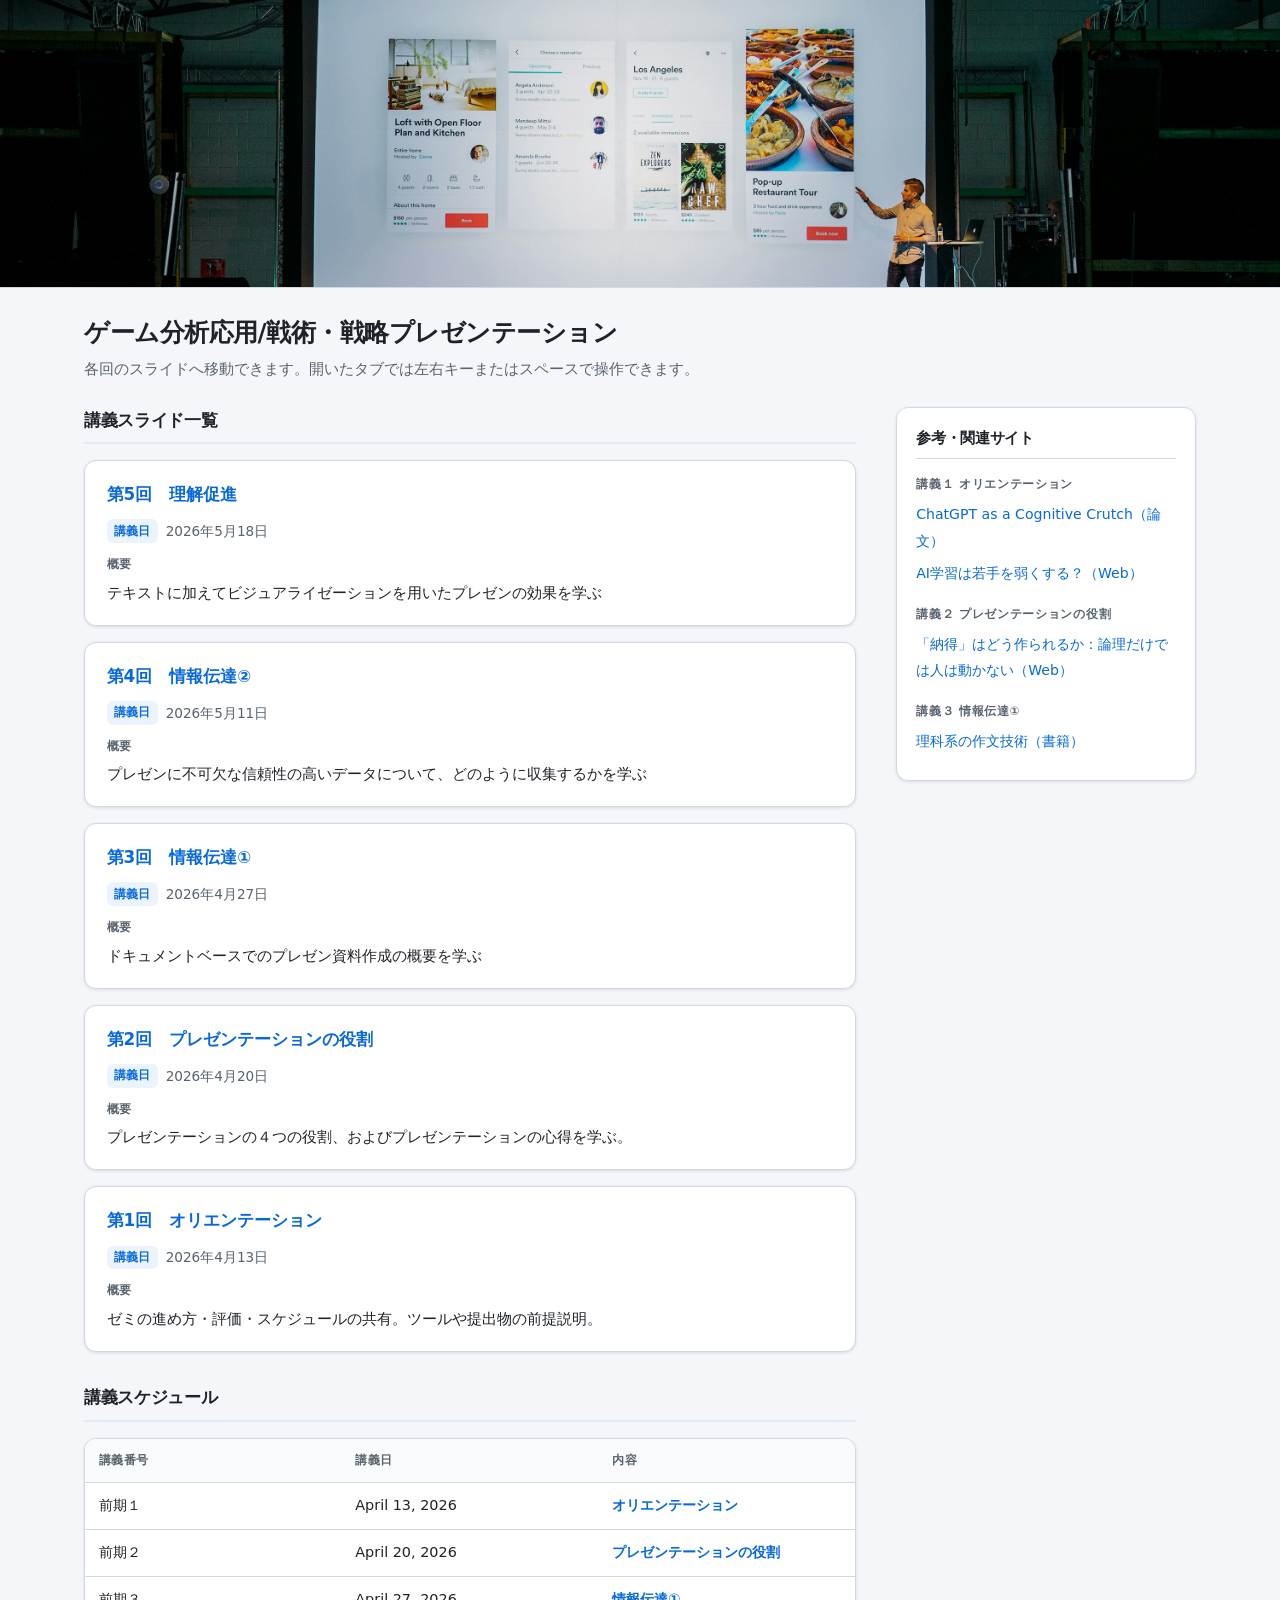
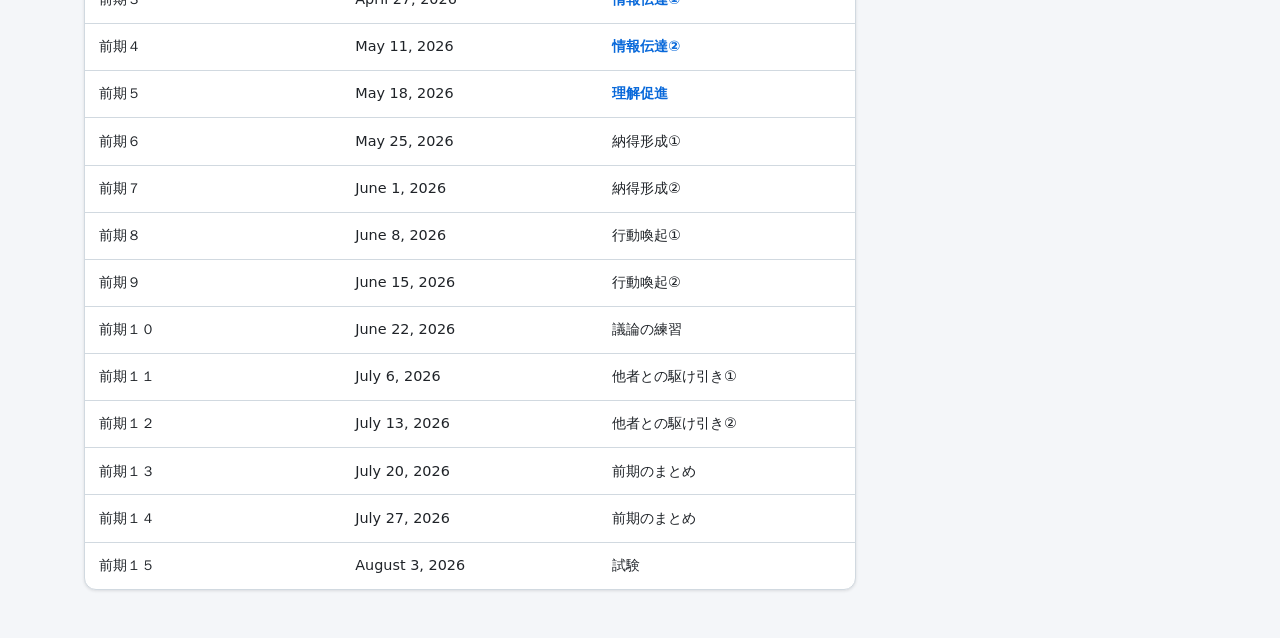
==== published/index.html @ 5208a727 "Fixed" ====
<!doctype html>
<html lang="ja">
<head>
  <meta charset="utf-8">
  <meta name="viewport" content="width=device-width, initial-scale=1">
  <meta name="description" content="ゲーム分析応用/戦術・戦略プレゼンテーション — 講義スライド一覧">
  <title>ゲーム分析応用/戦術・戦略プレゼンテーション — 講義資料</title>
  <style>
    :root {
      --bg: #f4f6f9;
      --surface: #fff;
      --text: #1f2328;
      --muted: #59636e;
      --accent: #0969da;
      --accent-soft: rgba(9, 105, 218, 0.08);
      --border: #d1d9e0;
      --shadow: 0 1px 3px rgba(31, 35, 40, 0.12);
      --shadow-hover: 0 8px 24px rgba(31, 35, 40, 0.12);
      --radius: 12px;
      --content-max: 72rem;
      /* ヘッダー写真の表示高さ（狭い画面〜広い画面でなだらかに変化） */
      --header-img-height: clamp(200px, 32vh, 320px);
    }

    * {
      box-sizing: border-box;
    }

    body {
      margin: 0;
      min-height: 100vh;
      font-family: ui-sans-serif, system-ui, -apple-system, "Segoe UI", "Hiragino Sans", "Hiragino Kaku Gothic ProN", Meiryo, sans-serif;
      background: var(--bg);
      color: var(--text);
      line-height: 1.65;
      overflow-x: hidden;
    }

    /* 全幅ヘッダー（ビジュアル） */
    .site-header {
      margin: 0;
    }

    .site-header__visual {
      margin: 0;
      width: 100%;
      height: var(--header-img-height);
      overflow: hidden;
      border-bottom: 1px solid var(--border);
      line-height: 0;
      background: #1c2128;
    }

    .site-header__visual img {
      display: block;
      width: 100%;
      height: 100%;
      object-fit: cover;
      object-position: center center;
    }

    .site-header__intro {
      max-width: var(--content-max);
      margin: 0 auto;
      padding: clamp(1.25rem, 3vw, 1.75rem) 1.25rem 1.5rem;
    }

    .site-header__badge {
      display: inline-block;
      margin: 0 0 0.5rem;
      font-size: 0.78rem;
      font-weight: 600;
      letter-spacing: 0.04em;
      color: var(--muted);
      text-transform: uppercase;
    }

    .site-header h1 {
      margin: 0 0 0.5rem;
      font-size: clamp(1.15rem, 2.8vw, 1.55rem);
      font-weight: 700;
      letter-spacing: -0.02em;
      line-height: 1.35;
    }

    .site-header .lead {
      margin: 0;
      font-size: 0.95rem;
      color: var(--muted);
      max-width: 40rem;
    }

    /* メイン + サイド */
    .content {
      max-width: var(--content-max);
      margin: 0 auto;
      padding: 0 1.25rem 3rem;
    }

    .layout {
      display: grid;
      grid-template-columns: 1fr;
      gap: 2rem;
      align-items: start;
    }

    @media (min-width: 900px) {
      .layout {
        grid-template-columns: minmax(0, 1fr) minmax(240px, 300px);
        gap: 2.5rem;
      }
    }

    .section-title {
      margin: 0 0 1rem;
      font-size: 1.05rem;
      font-weight: 700;
      letter-spacing: -0.02em;
      padding-bottom: 0.5rem;
      border-bottom: 2px solid var(--accent-soft);
    }

    .card-list {
      display: flex;
      flex-direction: column;
      gap: 1rem;
    }

    .card {
      display: block;
      text-decoration: none;
      color: inherit;
      background: var(--surface);
      border: 1px solid var(--border);
      border-radius: var(--radius);
      padding: 1.25rem 1.35rem;
      box-shadow: var(--shadow);
      transition: border-color 0.15s ease, box-shadow 0.2s ease, transform 0.15s ease;
    }

    .card:hover {
      border-color: #80b8ff;
      box-shadow: var(--shadow-hover);
      transform: translateY(-2px);
    }

    .card:focus-visible {
      outline: 2px solid var(--accent);
      outline-offset: 2px;
    }

    .card__title {
      margin: 0 0 0.65rem;
      font-size: 1.05rem;
      font-weight: 600;
      color: var(--accent);
    }

    .card__meta {
      display: flex;
      align-items: center;
      gap: 0.5rem;
      margin: 0 0 0.75rem;
      font-size: 0.85rem;
      color: var(--muted);
    }

    .card__meta time {
      font-variant-numeric: tabular-nums;
    }

    .card__meta-label {
      display: inline-flex;
      align-items: center;
      padding: 0.15rem 0.45rem;
      border-radius: 6px;
      background: var(--accent-soft);
      color: var(--accent);
      font-size: 0.72rem;
      font-weight: 600;
      letter-spacing: 0.02em;
    }

    .card__summary {
      margin: 0;
      font-size: 0.92rem;
      color: var(--text);
    }

    .card__summary-label {
      display: block;
      font-size: 0.75rem;
      font-weight: 600;
      color: var(--muted);
      text-transform: uppercase;
      letter-spacing: 0.06em;
      margin-bottom: 0.35rem;
    }

    .schedule-section {
      margin-top: 2rem;
    }

    .schedule-table-wrap {
      overflow-x: auto;
      background: var(--surface);
      border: 1px solid var(--border);
      border-radius: var(--radius);
      box-shadow: var(--shadow);
    }

    .schedule-table {
      width: 100%;
      border-collapse: collapse;
      min-width: 0;
      font-size: 0.9rem;
      table-layout: fixed;
    }

    .schedule-table th,
    .schedule-table td {
      padding: 0.7rem 0.85rem;
      text-align: left;
      vertical-align: top;
      border-bottom: 1px solid var(--border);
      word-break: break-word;
      overflow-wrap: anywhere;
    }

    .schedule-table thead th {
      background: #f8fafc;
      color: var(--muted);
      font-size: 0.78rem;
      font-weight: 700;
      letter-spacing: 0.05em;
      text-transform: uppercase;
      position: sticky;
      top: 0;
      z-index: 1;
    }

    .schedule-table tbody tr:last-child td {
      border-bottom: 0;
    }

    .schedule-link {
      color: var(--accent);
      text-decoration: none;
      font-weight: 600;
    }

    .schedule-link:hover {
      text-decoration: underline;
    }

    .schedule-link:focus-visible {
      outline: 2px solid var(--accent);
      outline-offset: 2px;
      border-radius: 2px;
    }

    /* サイドパネル */
    .sidebar {
      background: var(--surface);
      border: 1px solid var(--border);
      border-radius: var(--radius);
      padding: 1.15rem 1.2rem 1.25rem;
      box-shadow: var(--shadow);
    }

    @media (min-width: 900px) {
      .sidebar {
        position: sticky;
        top: 1rem;
      }
    }

    .sidebar__title {
      margin: 0 0 1rem;
      font-size: 0.95rem;
      font-weight: 700;
      letter-spacing: -0.02em;
      padding-bottom: 0.45rem;
      border-bottom: 1px solid var(--border);
    }

    .link-group {
      margin: 0 0 1.15rem;
    }

    .link-group:last-child {
      margin-bottom: 0;
    }

    .link-group h3 {
      margin: 0 0 0.45rem;
      font-size: 0.72rem;
      font-weight: 700;
      color: var(--muted);
      letter-spacing: 0.06em;
      text-transform: uppercase;
    }

    .link-group ul {
      margin: 0;
      padding: 0;
      list-style: none;
    }

    .link-group li {
      margin: 0 0 0.35rem;
    }

    .link-group a {
      font-size: 0.88rem;
      color: var(--accent);
      text-decoration: none;
      word-break: break-word;
    }

    .link-group a:hover {
      text-decoration: underline;
    }

    .link-group a:focus-visible {
      outline: 2px solid var(--accent);
      outline-offset: 2px;
      border-radius: 2px;
    }

    .sidebar__note {
      margin: 0;
      font-size: 0.82rem;
      color: var(--muted);
    }

    .sidebar__note code {
      font-size: 0.78rem;
    }

    @media (prefers-reduced-motion: reduce) {
      .card {
        transition: none;
      }
      .card:hover {
        transform: none;
      }
    }

    @media (max-width: 640px) {
      .content {
        padding-inline: 0.85rem;
      }

      .site-header__intro {
        padding-inline: 0.85rem;
      }

      .card {
        padding: 1rem;
      }

      .sidebar {
        padding: 1rem;
      }

      .schedule-table {
        font-size: 0.82rem;
      }

      .schedule-table th,
      .schedule-table td {
        padding: 0.55rem 0.5rem;
      }
    }
  </style>
</head>
<body>
  <header class="site-header">
    <div class="site-header__visual">
      <img
        src="assets/header_img_tsr.jpg"
        alt="試合中、タブレットを見ながら戦術を確認するコーチの様子"
        width="7123"
        height="4749"
        decoding="async"
        fetchpriority="high"
      >
    </div>
    <div class="site-header__intro">
      <h1>ゲーム分析応用/戦術・戦略プレゼンテーション</h1>
      <p class="lead">各回のスライドへ移動できます。開いたタブでは左右キーまたはスペースで操作できます。</p>
    </div>
  </header>

  <div class="content">
    <div class="layout">
      <main class="layout-main">
        <h2 class="section-title">講義スライド一覧</h2>
        <div class="card-list">
          <a class="card" href="lecture05/">
            <h3 class="card__title">第5回　理解促進</h3>
            <div class="card__meta">
              <span class="card__meta-label">講義日</span>
              <time datetime="2026-05-18">2026年5月18日</time>
            </div>
            <div class="card__summary">
              <span class="card__summary-label">概要</span>
              テキストに加えてビジュアライゼーションを用いたプレゼンの効果を学ぶ
            </div>
          </a>

          <a class="card" href="lecture04/">
            <h3 class="card__title">第4回　情報伝達②</h3>
            <div class="card__meta">
              <span class="card__meta-label">講義日</span>
              <time datetime="2026-05-11">2026年5月11日</time>
            </div>
            <div class="card__summary">
              <span class="card__summary-label">概要</span>
              プレゼンに不可欠な信頼性の高いデータについて、どのように収集するかを学ぶ
            </div>
          </a>

          <a class="card" href="lecture03/">
            <h3 class="card__title">第3回　情報伝達①</h3>
            <div class="card__meta">
              <span class="card__meta-label">講義日</span>
              <time datetime="2026-04-20">2026年4月27日</time>
            </div>
            <div class="card__summary">
              <span class="card__summary-label">概要</span>
              ドキュメントベースでのプレゼン資料作成の概要を学ぶ
            </div>
          </a>

          <a class="card" href="lecture02/">
            <h3 class="card__title">第2回　プレゼンテーションの役割</h3>
            <div class="card__meta">
              <span class="card__meta-label">講義日</span>
              <time datetime="2026-04-20">2026年4月20日</time>
            </div>
            <div class="card__summary">
              <span class="card__summary-label">概要</span>
              プレゼンテーションの４つの役割、およびプレゼンテーションの心得を学ぶ。
            </div>
          </a>

          <a class="card" href="lecture01/">
            <h3 class="card__title">第1回　オリエンテーション</h3>
            <div class="card__meta">
              <span class="card__meta-label">講義日</span>
              <time datetime="2026-04-13">2026年4月13日</time>
            </div>
            <div class="card__summary">
              <span class="card__summary-label">概要</span>
              ゼミの進め方・評価・スケジュールの共有。ツールや提出物の前提説明。
            </div>
          </a>
          
          <!-- 新しい講義を追加するときは、上の <a class="card"> … </a> をコピーして並べてください -->
        </div>

        <section class="schedule-section" aria-labelledby="schedule-title">
          <h2 id="schedule-title" class="section-title">講義スケジュール</h2>
          <div class="schedule-table-wrap">
            <table class="schedule-table">
              <thead>
                <tr>
                  <th scope="col">講義番号</th>
                  <th scope="col">講義日</th>
                  <th scope="col">内容</th>
                </tr>
              </thead>
              <tbody>
                <tr><td>前期１</td><td>April 13, 2026</td><td><a class="schedule-link" href="lecture01/">オリエンテーション</a></td></tr>
                <tr><td>前期２</td><td>April 20, 2026</td><td><a class="schedule-link" href="lecture02/">プレゼンテーションの役割</a></td></tr>
                <tr><td>前期３</td><td>April 27, 2026</td><td><a class="schedule-link" href="lecture03/">情報伝達①</a></td></tr>
                <tr><td>前期４</td><td>May 11, 2026</td><td><a class="schedule-link" href="lecture04/">情報伝達②</a></td></tr>
                <tr><td>前期５</td><td>May 18, 2026</td><td><a class="schedule-link" href="lecture05/">理解促進</a></td></tr>
                <tr><td>前期６</td><td>May 25, 2026</td><td>納得形成①</td></tr>
                <tr><td>前期７</td><td>June 1, 2026</td><td>納得形成②</td></tr>
                <tr><td>前期８</td><td>June 8, 2026</td><td>行動喚起①</td></tr>
                <tr><td>前期９</td><td>June 15, 2026</td><td>行動喚起②</td></tr>
                <tr><td>前期１０</td><td>June 22, 2026</td><td>議論の練習</td></tr>
                <tr><td>前期１１</td><td>July 6, 2026</td><td>他者との駆け引き①</td></tr>
                <tr><td>前期１２</td><td>July 13, 2026</td><td>他者との駆け引き②</td></tr>
                <tr><td>前期１３</td><td>July 20, 2026</td><td>前期のまとめ</td></tr>
                <tr><td>前期１４</td><td>July 27, 2026</td><td>前期のまとめ</td></tr>
                <tr><td>前期１５</td><td>August 3, 2026</td><td>試験</td></tr>
              </tbody>
            </table>
          </div>
        </section>
      </main>

      <aside class="sidebar" aria-label="参考リンク">
        <h2 class="sidebar__title">参考・関連サイト</h2>
        <div id="sidebar-links"></div>
        <noscript>
          <p class="sidebar__note">参考リンクの表示には JavaScript が必要です。</p>
        </noscript>
      </aside>
    </div>
  </div>
  <script>
    async function renderSidebarLinks() {
      const mount = document.getElementById("sidebar-links");
      if (!mount) return;

      try {
        const response = await fetch("data/sidebar-links.json", { cache: "no-cache" });
        if (!response.ok) throw new Error("Failed to fetch sidebar link data.");

        const data = await response.json();
        const groups = Array.isArray(data.groups) ? data.groups : [];

        mount.textContent = "";

        for (const group of groups) {
          if (!group || typeof group.title !== "string" || !Array.isArray(group.links)) {
            continue;
          }

          const section = document.createElement("section");
          section.className = "link-group";

          const heading = document.createElement("h3");
          heading.textContent = group.title;
          section.appendChild(heading);

          const list = document.createElement("ul");
          for (const item of group.links) {
            if (!item || typeof item.title !== "string" || typeof item.url !== "string") {
              continue;
            }

            const li = document.createElement("li");
            const a = document.createElement("a");
            a.href = item.url;
            a.target = "_blank";
            a.rel = "noopener noreferrer";
            a.textContent = item.title;
            li.appendChild(a);
            list.appendChild(li);
          }

          if (list.childElementCount > 0) {
            section.appendChild(list);
            mount.appendChild(section);
          }
        }
      } catch (error) {
        mount.innerHTML = '<p class="sidebar__note">参考リンクを読み込めませんでした。しばらくしてから再読み込みしてください。</p>';
      }
    }

    renderSidebarLinks();
  </script>
</body>
</html>
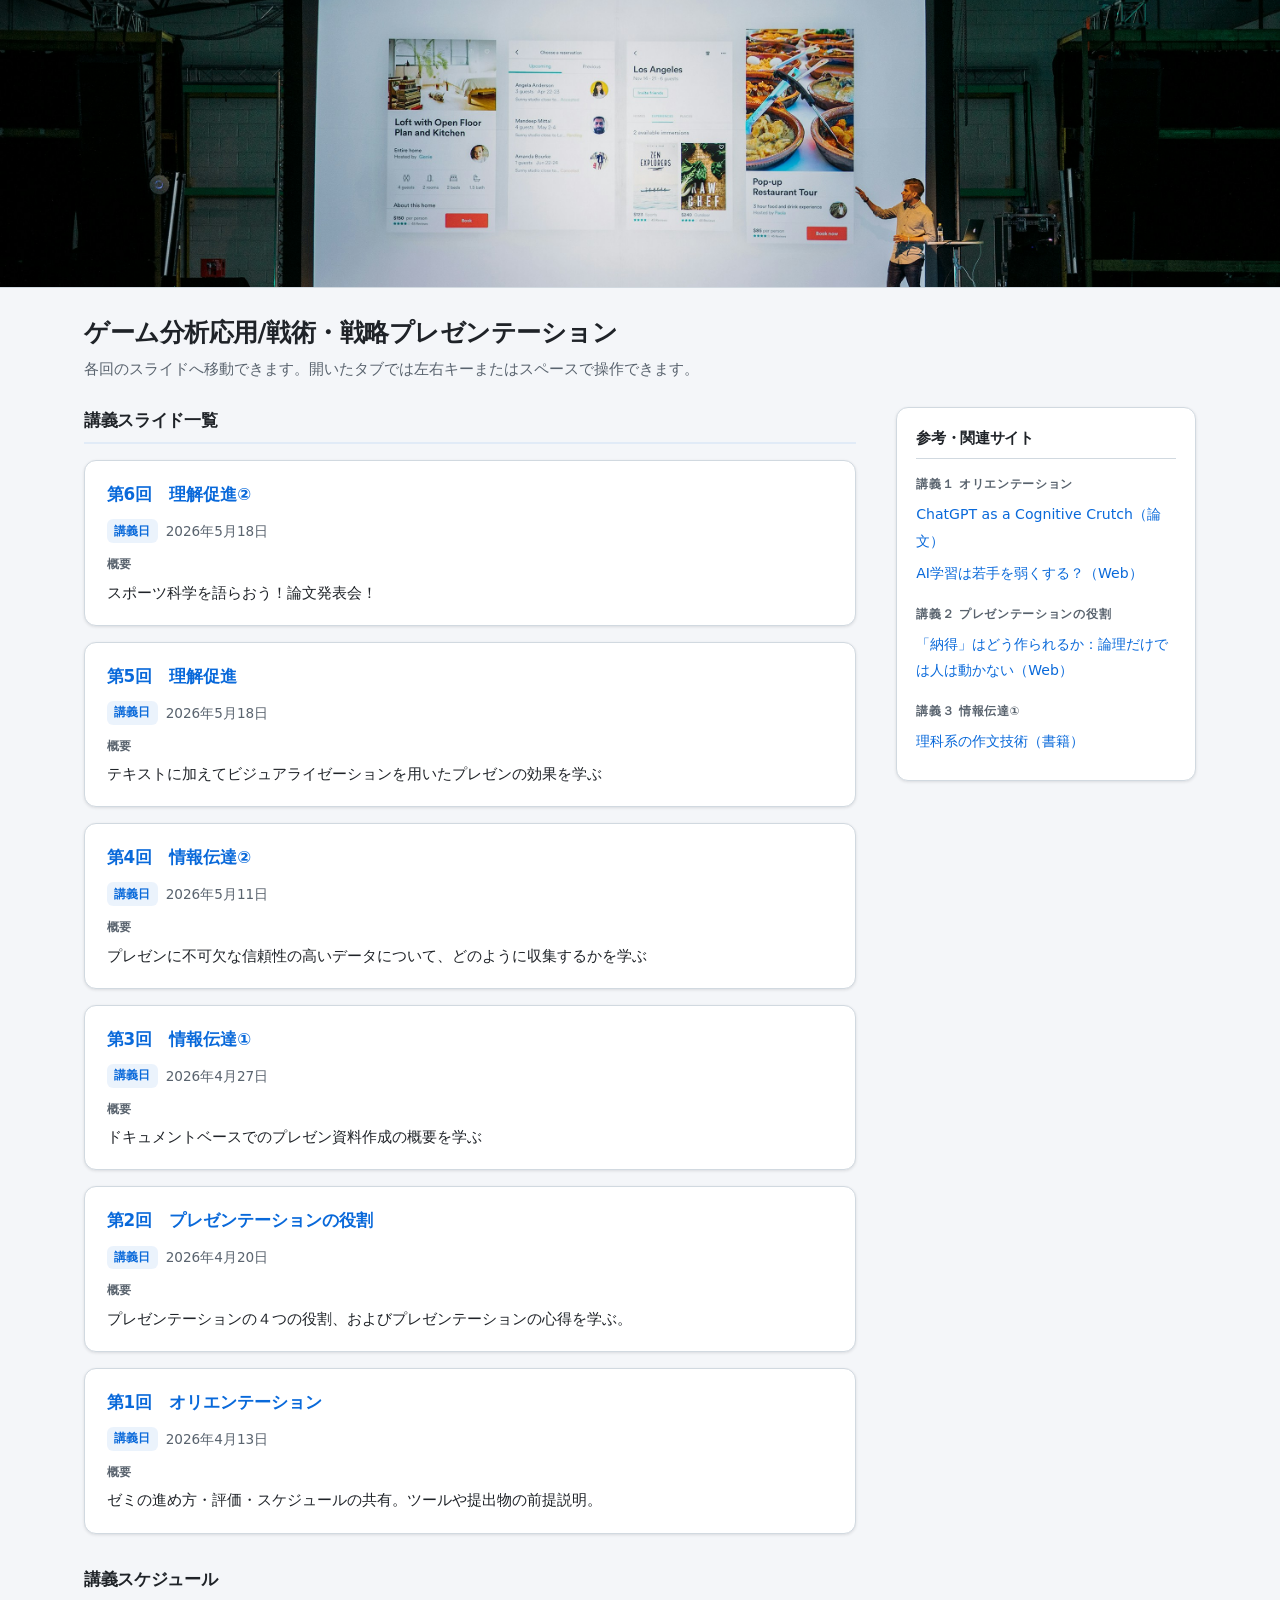
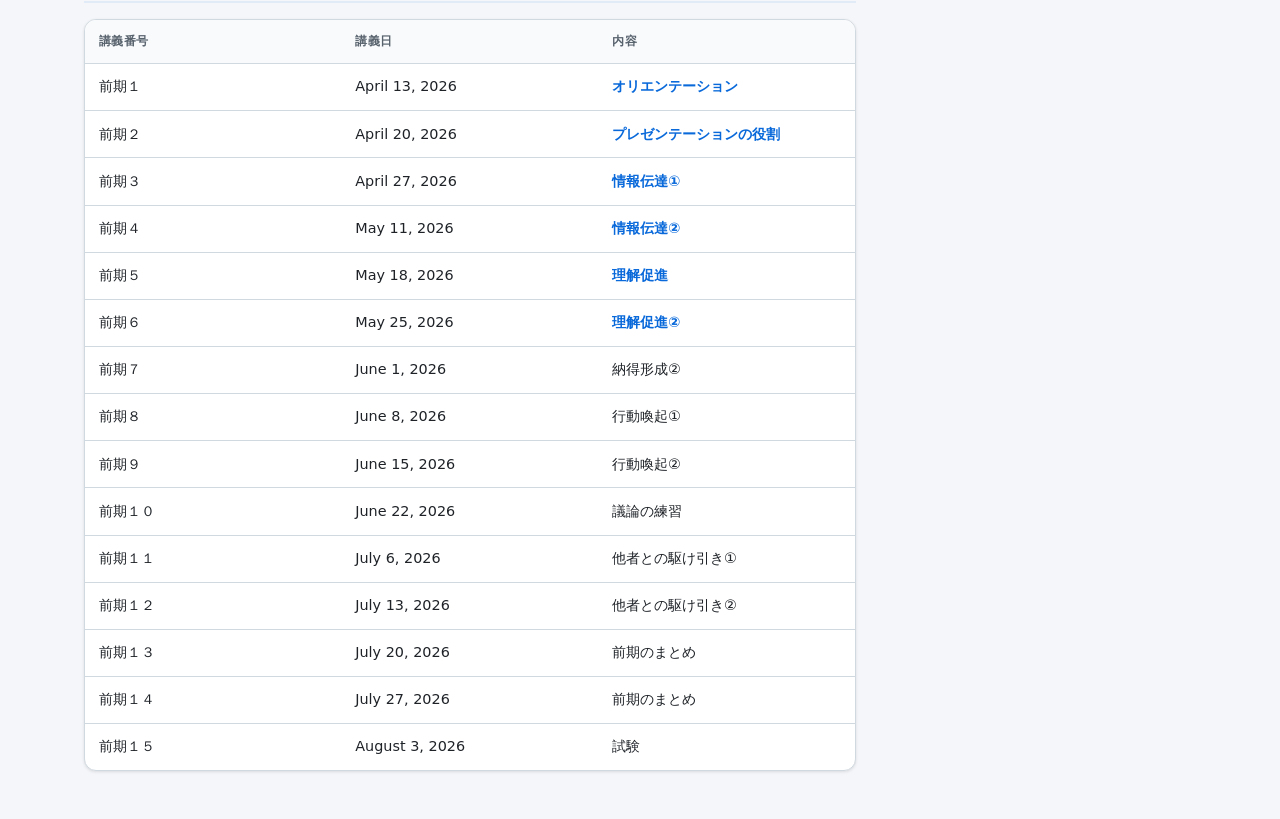
==== commit eb3dca53: "Add media overlay styles and update lecture content - Introduced new CSS styles for media overlays t" ====
--- a/published/index.html
+++ b/published/index.html
@@ -1,561 +1,679 @@
 <!doctype html>
 <html lang="ja">
-<head>
-  <meta charset="utf-8">
-  <meta name="viewport" content="width=device-width, initial-scale=1">
-  <meta name="description" content="ゲーム分析応用/戦術・戦略プレゼンテーション — 講義スライド一覧">
-  <title>ゲーム分析応用/戦術・戦略プレゼンテーション — 講義資料</title>
-  <style>
-    :root {
-      --bg: #f4f6f9;
-      --surface: #fff;
-      --text: #1f2328;
-      --muted: #59636e;
-      --accent: #0969da;
-      --accent-soft: rgba(9, 105, 218, 0.08);
-      --border: #d1d9e0;
-      --shadow: 0 1px 3px rgba(31, 35, 40, 0.12);
-      --shadow-hover: 0 8px 24px rgba(31, 35, 40, 0.12);
-      --radius: 12px;
-      --content-max: 72rem;
-      /* ヘッダー写真の表示高さ（狭い画面〜広い画面でなだらかに変化） */
-      --header-img-height: clamp(200px, 32vh, 320px);
-    }
-
-    * {
-      box-sizing: border-box;
-    }
-
-    body {
-      margin: 0;
-      min-height: 100vh;
-      font-family: ui-sans-serif, system-ui, -apple-system, "Segoe UI", "Hiragino Sans", "Hiragino Kaku Gothic ProN", Meiryo, sans-serif;
-      background: var(--bg);
-      color: var(--text);
-      line-height: 1.65;
-      overflow-x: hidden;
-    }
-
-    /* 全幅ヘッダー（ビジュアル） */
-    .site-header {
-      margin: 0;
-    }
-
-    .site-header__visual {
-      margin: 0;
-      width: 100%;
-      height: var(--header-img-height);
-      overflow: hidden;
-      border-bottom: 1px solid var(--border);
-      line-height: 0;
-      background: #1c2128;
-    }
-
-    .site-header__visual img {
-      display: block;
-      width: 100%;
-      height: 100%;
-      object-fit: cover;
-      object-position: center center;
-    }
-
-    .site-header__intro {
-      max-width: var(--content-max);
-      margin: 0 auto;
-      padding: clamp(1.25rem, 3vw, 1.75rem) 1.25rem 1.5rem;
-    }
-
-    .site-header__badge {
-      display: inline-block;
-      margin: 0 0 0.5rem;
-      font-size: 0.78rem;
-      font-weight: 600;
-      letter-spacing: 0.04em;
-      color: var(--muted);
-      text-transform: uppercase;
-    }
-
-    .site-header h1 {
-      margin: 0 0 0.5rem;
-      font-size: clamp(1.15rem, 2.8vw, 1.55rem);
-      font-weight: 700;
-      letter-spacing: -0.02em;
-      line-height: 1.35;
-    }
-
-    .site-header .lead {
-      margin: 0;
-      font-size: 0.95rem;
-      color: var(--muted);
-      max-width: 40rem;
-    }
-
-    /* メイン + サイド */
-    .content {
-      max-width: var(--content-max);
-      margin: 0 auto;
-      padding: 0 1.25rem 3rem;
-    }
-
-    .layout {
-      display: grid;
-      grid-template-columns: 1fr;
-      gap: 2rem;
-      align-items: start;
-    }
-
-    @media (min-width: 900px) {
+  <head>
+    <meta charset="utf-8" />
+    <meta name="viewport" content="width=device-width, initial-scale=1" />
+    <meta
+      name="description"
+      content="ゲーム分析応用/戦術・戦略プレゼンテーション — 講義スライド一覧"
+    />
+    <title>ゲーム分析応用/戦術・戦略プレゼンテーション — 講義資料</title>
+    <style>
+      :root {
+        --bg: #f4f6f9;
+        --surface: #fff;
+        --text: #1f2328;
+        --muted: #59636e;
+        --accent: #0969da;
+        --accent-soft: rgba(9, 105, 218, 0.08);
+        --border: #d1d9e0;
+        --shadow: 0 1px 3px rgba(31, 35, 40, 0.12);
+        --shadow-hover: 0 8px 24px rgba(31, 35, 40, 0.12);
+        --radius: 12px;
+        --content-max: 72rem;
+        /* ヘッダー写真の表示高さ（狭い画面〜広い画面でなだらかに変化） */
+        --header-img-height: clamp(200px, 32vh, 320px);
+      }
+
+      * {
+        box-sizing: border-box;
+      }
+
+      body {
+        margin: 0;
+        min-height: 100vh;
+        font-family:
+          ui-sans-serif,
+          system-ui,
+          -apple-system,
+          "Segoe UI",
+          "Hiragino Sans",
+          "Hiragino Kaku Gothic ProN",
+          Meiryo,
+          sans-serif;
+        background: var(--bg);
+        color: var(--text);
+        line-height: 1.65;
+        overflow-x: hidden;
+      }
+
+      /* 全幅ヘッダー（ビジュアル） */
+      .site-header {
+        margin: 0;
+      }
+
+      .site-header__visual {
+        margin: 0;
+        width: 100%;
+        height: var(--header-img-height);
+        overflow: hidden;
+        border-bottom: 1px solid var(--border);
+        line-height: 0;
+        background: #1c2128;
+      }
+
+      .site-header__visual img {
+        display: block;
+        width: 100%;
+        height: 100%;
+        object-fit: cover;
+        object-position: center center;
+      }
+
+      .site-header__intro {
+        max-width: var(--content-max);
+        margin: 0 auto;
+        padding: clamp(1.25rem, 3vw, 1.75rem) 1.25rem 1.5rem;
+      }
+
+      .site-header__badge {
+        display: inline-block;
+        margin: 0 0 0.5rem;
+        font-size: 0.78rem;
+        font-weight: 600;
+        letter-spacing: 0.04em;
+        color: var(--muted);
+        text-transform: uppercase;
+      }
+
+      .site-header h1 {
+        margin: 0 0 0.5rem;
+        font-size: clamp(1.15rem, 2.8vw, 1.55rem);
+        font-weight: 700;
+        letter-spacing: -0.02em;
+        line-height: 1.35;
+      }
+
+      .site-header .lead {
+        margin: 0;
+        font-size: 0.95rem;
+        color: var(--muted);
+        max-width: 40rem;
+      }
+
+      /* メイン + サイド */
+      .content {
+        max-width: var(--content-max);
+        margin: 0 auto;
+        padding: 0 1.25rem 3rem;
+      }
+
       .layout {
-        grid-template-columns: minmax(0, 1fr) minmax(240px, 300px);
-        gap: 2.5rem;
-      }
-    }
-
-    .section-title {
-      margin: 0 0 1rem;
-      font-size: 1.05rem;
-      font-weight: 700;
-      letter-spacing: -0.02em;
-      padding-bottom: 0.5rem;
-      border-bottom: 2px solid var(--accent-soft);
-    }
-
-    .card-list {
-      display: flex;
-      flex-direction: column;
-      gap: 1rem;
-    }
-
-    .card {
-      display: block;
-      text-decoration: none;
-      color: inherit;
-      background: var(--surface);
-      border: 1px solid var(--border);
-      border-radius: var(--radius);
-      padding: 1.25rem 1.35rem;
-      box-shadow: var(--shadow);
-      transition: border-color 0.15s ease, box-shadow 0.2s ease, transform 0.15s ease;
-    }
-
-    .card:hover {
-      border-color: #80b8ff;
-      box-shadow: var(--shadow-hover);
-      transform: translateY(-2px);
-    }
-
-    .card:focus-visible {
-      outline: 2px solid var(--accent);
-      outline-offset: 2px;
-    }
-
-    .card__title {
-      margin: 0 0 0.65rem;
-      font-size: 1.05rem;
-      font-weight: 600;
-      color: var(--accent);
-    }
-
-    .card__meta {
-      display: flex;
-      align-items: center;
-      gap: 0.5rem;
-      margin: 0 0 0.75rem;
-      font-size: 0.85rem;
-      color: var(--muted);
-    }
-
-    .card__meta time {
-      font-variant-numeric: tabular-nums;
-    }
-
-    .card__meta-label {
-      display: inline-flex;
-      align-items: center;
-      padding: 0.15rem 0.45rem;
-      border-radius: 6px;
-      background: var(--accent-soft);
-      color: var(--accent);
-      font-size: 0.72rem;
-      font-weight: 600;
-      letter-spacing: 0.02em;
-    }
-
-    .card__summary {
-      margin: 0;
-      font-size: 0.92rem;
-      color: var(--text);
-    }
-
-    .card__summary-label {
-      display: block;
-      font-size: 0.75rem;
-      font-weight: 600;
-      color: var(--muted);
-      text-transform: uppercase;
-      letter-spacing: 0.06em;
-      margin-bottom: 0.35rem;
-    }
-
-    .schedule-section {
-      margin-top: 2rem;
-    }
-
-    .schedule-table-wrap {
-      overflow-x: auto;
-      background: var(--surface);
-      border: 1px solid var(--border);
-      border-radius: var(--radius);
-      box-shadow: var(--shadow);
-    }
-
-    .schedule-table {
-      width: 100%;
-      border-collapse: collapse;
-      min-width: 0;
-      font-size: 0.9rem;
-      table-layout: fixed;
-    }
-
-    .schedule-table th,
-    .schedule-table td {
-      padding: 0.7rem 0.85rem;
-      text-align: left;
-      vertical-align: top;
-      border-bottom: 1px solid var(--border);
-      word-break: break-word;
-      overflow-wrap: anywhere;
-    }
-
-    .schedule-table thead th {
-      background: #f8fafc;
-      color: var(--muted);
-      font-size: 0.78rem;
-      font-weight: 700;
-      letter-spacing: 0.05em;
-      text-transform: uppercase;
-      position: sticky;
-      top: 0;
-      z-index: 1;
-    }
-
-    .schedule-table tbody tr:last-child td {
-      border-bottom: 0;
-    }
-
-    .schedule-link {
-      color: var(--accent);
-      text-decoration: none;
-      font-weight: 600;
-    }
-
-    .schedule-link:hover {
-      text-decoration: underline;
-    }
-
-    .schedule-link:focus-visible {
-      outline: 2px solid var(--accent);
-      outline-offset: 2px;
-      border-radius: 2px;
-    }
-
-    /* サイドパネル */
-    .sidebar {
-      background: var(--surface);
-      border: 1px solid var(--border);
-      border-radius: var(--radius);
-      padding: 1.15rem 1.2rem 1.25rem;
-      box-shadow: var(--shadow);
-    }
-
-    @media (min-width: 900px) {
-      .sidebar {
-        position: sticky;
-        top: 1rem;
-      }
-    }
-
-    .sidebar__title {
-      margin: 0 0 1rem;
-      font-size: 0.95rem;
-      font-weight: 700;
-      letter-spacing: -0.02em;
-      padding-bottom: 0.45rem;
-      border-bottom: 1px solid var(--border);
-    }
-
-    .link-group {
-      margin: 0 0 1.15rem;
-    }
-
-    .link-group:last-child {
-      margin-bottom: 0;
-    }
-
-    .link-group h3 {
-      margin: 0 0 0.45rem;
-      font-size: 0.72rem;
-      font-weight: 700;
-      color: var(--muted);
-      letter-spacing: 0.06em;
-      text-transform: uppercase;
-    }
-
-    .link-group ul {
-      margin: 0;
-      padding: 0;
-      list-style: none;
-    }
-
-    .link-group li {
-      margin: 0 0 0.35rem;
-    }
-
-    .link-group a {
-      font-size: 0.88rem;
-      color: var(--accent);
-      text-decoration: none;
-      word-break: break-word;
-    }
-
-    .link-group a:hover {
-      text-decoration: underline;
-    }
-
-    .link-group a:focus-visible {
-      outline: 2px solid var(--accent);
-      outline-offset: 2px;
-      border-radius: 2px;
-    }
-
-    .sidebar__note {
-      margin: 0;
-      font-size: 0.82rem;
-      color: var(--muted);
-    }
-
-    .sidebar__note code {
-      font-size: 0.78rem;
-    }
-
-    @media (prefers-reduced-motion: reduce) {
+        display: grid;
+        grid-template-columns: 1fr;
+        gap: 2rem;
+        align-items: start;
+      }
+
+      @media (min-width: 900px) {
+        .layout {
+          grid-template-columns: minmax(0, 1fr) minmax(240px, 300px);
+          gap: 2.5rem;
+        }
+      }
+
+      .section-title {
+        margin: 0 0 1rem;
+        font-size: 1.05rem;
+        font-weight: 700;
+        letter-spacing: -0.02em;
+        padding-bottom: 0.5rem;
+        border-bottom: 2px solid var(--accent-soft);
+      }
+
+      .card-list {
+        display: flex;
+        flex-direction: column;
+        gap: 1rem;
+      }
+
       .card {
-        transition: none;
-      }
+        display: block;
+        text-decoration: none;
+        color: inherit;
+        background: var(--surface);
+        border: 1px solid var(--border);
+        border-radius: var(--radius);
+        padding: 1.25rem 1.35rem;
+        box-shadow: var(--shadow);
+        transition:
+          border-color 0.15s ease,
+          box-shadow 0.2s ease,
+          transform 0.15s ease;
+      }
+
       .card:hover {
-        transform: none;
-      }
-    }
-
-    @media (max-width: 640px) {
-      .content {
-        padding-inline: 0.85rem;
-      }
-
-      .site-header__intro {
-        padding-inline: 0.85rem;
-      }
-
-      .card {
-        padding: 1rem;
-      }
-
-      .sidebar {
-        padding: 1rem;
+        border-color: #80b8ff;
+        box-shadow: var(--shadow-hover);
+        transform: translateY(-2px);
+      }
+
+      .card:focus-visible {
+        outline: 2px solid var(--accent);
+        outline-offset: 2px;
+      }
+
+      .card__title {
+        margin: 0 0 0.65rem;
+        font-size: 1.05rem;
+        font-weight: 600;
+        color: var(--accent);
+      }
+
+      .card__meta {
+        display: flex;
+        align-items: center;
+        gap: 0.5rem;
+        margin: 0 0 0.75rem;
+        font-size: 0.85rem;
+        color: var(--muted);
+      }
+
+      .card__meta time {
+        font-variant-numeric: tabular-nums;
+      }
+
+      .card__meta-label {
+        display: inline-flex;
+        align-items: center;
+        padding: 0.15rem 0.45rem;
+        border-radius: 6px;
+        background: var(--accent-soft);
+        color: var(--accent);
+        font-size: 0.72rem;
+        font-weight: 600;
+        letter-spacing: 0.02em;
+      }
+
+      .card__summary {
+        margin: 0;
+        font-size: 0.92rem;
+        color: var(--text);
+      }
+
+      .card__summary-label {
+        display: block;
+        font-size: 0.75rem;
+        font-weight: 600;
+        color: var(--muted);
+        text-transform: uppercase;
+        letter-spacing: 0.06em;
+        margin-bottom: 0.35rem;
+      }
+
+      .schedule-section {
+        margin-top: 2rem;
+      }
+
+      .schedule-table-wrap {
+        overflow-x: auto;
+        background: var(--surface);
+        border: 1px solid var(--border);
+        border-radius: var(--radius);
+        box-shadow: var(--shadow);
       }
 
       .schedule-table {
-        font-size: 0.82rem;
+        width: 100%;
+        border-collapse: collapse;
+        min-width: 0;
+        font-size: 0.9rem;
+        table-layout: fixed;
       }
 
       .schedule-table th,
       .schedule-table td {
-        padding: 0.55rem 0.5rem;
-      }
-    }
-  </style>
-</head>
-<body>
-  <header class="site-header">
-    <div class="site-header__visual">
-      <img
-        src="assets/header_img_tsr.jpg"
-        alt="試合中、タブレットを見ながら戦術を確認するコーチの様子"
-        width="7123"
-        height="4749"
-        decoding="async"
-        fetchpriority="high"
-      >
+        padding: 0.7rem 0.85rem;
+        text-align: left;
+        vertical-align: top;
+        border-bottom: 1px solid var(--border);
+        word-break: break-word;
+        overflow-wrap: anywhere;
+      }
+
+      .schedule-table thead th {
+        background: #f8fafc;
+        color: var(--muted);
+        font-size: 0.78rem;
+        font-weight: 700;
+        letter-spacing: 0.05em;
+        text-transform: uppercase;
+        position: sticky;
+        top: 0;
+        z-index: 1;
+      }
+
+      .schedule-table tbody tr:last-child td {
+        border-bottom: 0;
+      }
+
+      .schedule-link {
+        color: var(--accent);
+        text-decoration: none;
+        font-weight: 600;
+      }
+
+      .schedule-link:hover {
+        text-decoration: underline;
+      }
+
+      .schedule-link:focus-visible {
+        outline: 2px solid var(--accent);
+        outline-offset: 2px;
+        border-radius: 2px;
+      }
+
+      /* サイドパネル */
+      .sidebar {
+        background: var(--surface);
+        border: 1px solid var(--border);
+        border-radius: var(--radius);
+        padding: 1.15rem 1.2rem 1.25rem;
+        box-shadow: var(--shadow);
+      }
+
+      @media (min-width: 900px) {
+        .sidebar {
+          position: sticky;
+          top: 1rem;
+        }
+      }
+
+      .sidebar__title {
+        margin: 0 0 1rem;
+        font-size: 0.95rem;
+        font-weight: 700;
+        letter-spacing: -0.02em;
+        padding-bottom: 0.45rem;
+        border-bottom: 1px solid var(--border);
+      }
+
+      .link-group {
+        margin: 0 0 1.15rem;
+      }
+
+      .link-group:last-child {
+        margin-bottom: 0;
+      }
+
+      .link-group h3 {
+        margin: 0 0 0.45rem;
+        font-size: 0.72rem;
+        font-weight: 700;
+        color: var(--muted);
+        letter-spacing: 0.06em;
+        text-transform: uppercase;
+      }
+
+      .link-group ul {
+        margin: 0;
+        padding: 0;
+        list-style: none;
+      }
+
+      .link-group li {
+        margin: 0 0 0.35rem;
+      }
+
+      .link-group a {
+        font-size: 0.88rem;
+        color: var(--accent);
+        text-decoration: none;
+        word-break: break-word;
+      }
+
+      .link-group a:hover {
+        text-decoration: underline;
+      }
+
+      .link-group a:focus-visible {
+        outline: 2px solid var(--accent);
+        outline-offset: 2px;
+        border-radius: 2px;
+      }
+
+      .sidebar__note {
+        margin: 0;
+        font-size: 0.82rem;
+        color: var(--muted);
+      }
+
+      .sidebar__note code {
+        font-size: 0.78rem;
+      }
+
+      @media (prefers-reduced-motion: reduce) {
+        .card {
+          transition: none;
+        }
+        .card:hover {
+          transform: none;
+        }
+      }
+
+      @media (max-width: 640px) {
+        .content {
+          padding-inline: 0.85rem;
+        }
+
+        .site-header__intro {
+          padding-inline: 0.85rem;
+        }
+
+        .card {
+          padding: 1rem;
+        }
+
+        .sidebar {
+          padding: 1rem;
+        }
+
+        .schedule-table {
+          font-size: 0.82rem;
+        }
+
+        .schedule-table th,
+        .schedule-table td {
+          padding: 0.55rem 0.5rem;
+        }
+      }
+    </style>
+  </head>
+  <body>
+    <header class="site-header">
+      <div class="site-header__visual">
+        <img
+          src="assets/header_img_tsr.jpg"
+          alt="試合中、タブレットを見ながら戦術を確認するコーチの様子"
+          width="7123"
+          height="4749"
+          decoding="async"
+          fetchpriority="high"
+        />
+      </div>
+      <div class="site-header__intro">
+        <h1>ゲーム分析応用/戦術・戦略プレゼンテーション</h1>
+        <p class="lead">
+          各回のスライドへ移動できます。開いたタブでは左右キーまたはスペースで操作できます。
+        </p>
+      </div>
+    </header>
+
+    <div class="content">
+      <div class="layout">
+        <main class="layout-main">
+          <h2 class="section-title">講義スライド一覧</h2>
+          <div class="card-list">
+            <a class="card" href="lecture06/">
+              <h3 class="card__title">第6回　理解促進②</h3>
+              <div class="card__meta">
+                <span class="card__meta-label">講義日</span>
+                <time datetime="2026-05-18">2026年5月18日</time>
+              </div>
+              <div class="card__summary">
+                <span class="card__summary-label">概要</span>
+                スポーツ科学を語らおう！論文発表会！
+              </div>
+            </a>
+
+            <a class="card" href="lecture05/">
+              <h3 class="card__title">第5回　理解促進</h3>
+              <div class="card__meta">
+                <span class="card__meta-label">講義日</span>
+                <time datetime="2026-05-18">2026年5月18日</time>
+              </div>
+              <div class="card__summary">
+                <span class="card__summary-label">概要</span>
+                テキストに加えてビジュアライゼーションを用いたプレゼンの効果を学ぶ
+              </div>
+            </a>
+
+            <a class="card" href="lecture04/">
+              <h3 class="card__title">第4回　情報伝達②</h3>
+              <div class="card__meta">
+                <span class="card__meta-label">講義日</span>
+                <time datetime="2026-05-11">2026年5月11日</time>
+              </div>
+              <div class="card__summary">
+                <span class="card__summary-label">概要</span>
+                プレゼンに不可欠な信頼性の高いデータについて、どのように収集するかを学ぶ
+              </div>
+            </a>
+
+            <a class="card" href="lecture03/">
+              <h3 class="card__title">第3回　情報伝達①</h3>
+              <div class="card__meta">
+                <span class="card__meta-label">講義日</span>
+                <time datetime="2026-04-20">2026年4月27日</time>
+              </div>
+              <div class="card__summary">
+                <span class="card__summary-label">概要</span>
+                ドキュメントベースでのプレゼン資料作成の概要を学ぶ
+              </div>
+            </a>
+
+            <a class="card" href="lecture02/">
+              <h3 class="card__title">第2回　プレゼンテーションの役割</h3>
+              <div class="card__meta">
+                <span class="card__meta-label">講義日</span>
+                <time datetime="2026-04-20">2026年4月20日</time>
+              </div>
+              <div class="card__summary">
+                <span class="card__summary-label">概要</span>
+                プレゼンテーションの４つの役割、およびプレゼンテーションの心得を学ぶ。
+              </div>
+            </a>
+
+            <a class="card" href="lecture01/">
+              <h3 class="card__title">第1回　オリエンテーション</h3>
+              <div class="card__meta">
+                <span class="card__meta-label">講義日</span>
+                <time datetime="2026-04-13">2026年4月13日</time>
+              </div>
+              <div class="card__summary">
+                <span class="card__summary-label">概要</span>
+                ゼミの進め方・評価・スケジュールの共有。ツールや提出物の前提説明。
+              </div>
+            </a>
+
+            <!-- 新しい講義を追加するときは、上の <a class="card"> … </a> をコピーして並べてください -->
+          </div>
+
+          <section class="schedule-section" aria-labelledby="schedule-title">
+            <h2 id="schedule-title" class="section-title">講義スケジュール</h2>
+            <div class="schedule-table-wrap">
+              <table class="schedule-table">
+                <thead>
+                  <tr>
+                    <th scope="col">講義番号</th>
+                    <th scope="col">講義日</th>
+                    <th scope="col">内容</th>
+                  </tr>
+                </thead>
+                <tbody>
+                  <tr>
+                    <td>前期１</td>
+                    <td>April 13, 2026</td>
+                    <td>
+                      <a class="schedule-link" href="lecture01/"
+                        >オリエンテーション</a
+                      >
+                    </td>
+                  </tr>
+                  <tr>
+                    <td>前期２</td>
+                    <td>April 20, 2026</td>
+                    <td>
+                      <a class="schedule-link" href="lecture02/"
+                        >プレゼンテーションの役割</a
+                      >
+                    </td>
+                  </tr>
+                  <tr>
+                    <td>前期３</td>
+                    <td>April 27, 2026</td>
+                    <td>
+                      <a class="schedule-link" href="lecture03/">情報伝達①</a>
+                    </td>
+                  </tr>
+                  <tr>
+                    <td>前期４</td>
+                    <td>May 11, 2026</td>
+                    <td>
+                      <a class="schedule-link" href="lecture04/">情報伝達②</a>
+                    </td>
+                  </tr>
+                  <tr>
+                    <td>前期５</td>
+                    <td>May 18, 2026</td>
+                    <td>
+                      <a class="schedule-link" href="lecture05/">理解促進</a>
+                    </td>
+                  </tr>
+                  <tr>
+                    <td>前期６</td>
+                    <td>May 25, 2026</td>
+                    <td>
+                      <a class="schedule-link" href="lecture06/">理解促進②</a>
+                    </td>
+                  </tr>
+                  <tr>
+                    <td>前期７</td>
+                    <td>June 1, 2026</td>
+                    <td>納得形成②</td>
+                  </tr>
+                  <tr>
+                    <td>前期８</td>
+                    <td>June 8, 2026</td>
+                    <td>行動喚起①</td>
+                  </tr>
+                  <tr>
+                    <td>前期９</td>
+                    <td>June 15, 2026</td>
+                    <td>行動喚起②</td>
+                  </tr>
+                  <tr>
+                    <td>前期１０</td>
+                    <td>June 22, 2026</td>
+                    <td>議論の練習</td>
+                  </tr>
+                  <tr>
+                    <td>前期１１</td>
+                    <td>July 6, 2026</td>
+                    <td>他者との駆け引き①</td>
+                  </tr>
+                  <tr>
+                    <td>前期１２</td>
+                    <td>July 13, 2026</td>
+                    <td>他者との駆け引き②</td>
+                  </tr>
+                  <tr>
+                    <td>前期１３</td>
+                    <td>July 20, 2026</td>
+                    <td>前期のまとめ</td>
+                  </tr>
+                  <tr>
+                    <td>前期１４</td>
+                    <td>July 27, 2026</td>
+                    <td>前期のまとめ</td>
+                  </tr>
+                  <tr>
+                    <td>前期１５</td>
+                    <td>August 3, 2026</td>
+                    <td>試験</td>
+                  </tr>
+                </tbody>
+              </table>
+            </div>
+          </section>
+        </main>
+
+        <aside class="sidebar" aria-label="参考リンク">
+          <h2 class="sidebar__title">参考・関連サイト</h2>
+          <div id="sidebar-links"></div>
+          <noscript>
+            <p class="sidebar__note">
+              参考リンクの表示には JavaScript が必要です。
+            </p>
+          </noscript>
+        </aside>
+      </div>
     </div>
-    <div class="site-header__intro">
-      <h1>ゲーム分析応用/戦術・戦略プレゼンテーション</h1>
-      <p class="lead">各回のスライドへ移動できます。開いたタブでは左右キーまたはスペースで操作できます。</p>
-    </div>
-  </header>
-
-  <div class="content">
-    <div class="layout">
-      <main class="layout-main">
-        <h2 class="section-title">講義スライド一覧</h2>
-        <div class="card-list">
-          <a class="card" href="lecture05/">
-            <h3 class="card__title">第5回　理解促進</h3>
-            <div class="card__meta">
-              <span class="card__meta-label">講義日</span>
-              <time datetime="2026-05-18">2026年5月18日</time>
-            </div>
-            <div class="card__summary">
-              <span class="card__summary-label">概要</span>
-              テキストに加えてビジュアライゼーションを用いたプレゼンの効果を学ぶ
-            </div>
-          </a>
-
-          <a class="card" href="lecture04/">
-            <h3 class="card__title">第4回　情報伝達②</h3>
-            <div class="card__meta">
-              <span class="card__meta-label">講義日</span>
-              <time datetime="2026-05-11">2026年5月11日</time>
-            </div>
-            <div class="card__summary">
-              <span class="card__summary-label">概要</span>
-              プレゼンに不可欠な信頼性の高いデータについて、どのように収集するかを学ぶ
-            </div>
-          </a>
-
-          <a class="card" href="lecture03/">
-            <h3 class="card__title">第3回　情報伝達①</h3>
-            <div class="card__meta">
-              <span class="card__meta-label">講義日</span>
-              <time datetime="2026-04-20">2026年4月27日</time>
-            </div>
-            <div class="card__summary">
-              <span class="card__summary-label">概要</span>
-              ドキュメントベースでのプレゼン資料作成の概要を学ぶ
-            </div>
-          </a>
-
-          <a class="card" href="lecture02/">
-            <h3 class="card__title">第2回　プレゼンテーションの役割</h3>
-            <div class="card__meta">
-              <span class="card__meta-label">講義日</span>
-              <time datetime="2026-04-20">2026年4月20日</time>
-            </div>
-            <div class="card__summary">
-              <span class="card__summary-label">概要</span>
-              プレゼンテーションの４つの役割、およびプレゼンテーションの心得を学ぶ。
-            </div>
-          </a>
-
-          <a class="card" href="lecture01/">
-            <h3 class="card__title">第1回　オリエンテーション</h3>
-            <div class="card__meta">
-              <span class="card__meta-label">講義日</span>
-              <time datetime="2026-04-13">2026年4月13日</time>
-            </div>
-            <div class="card__summary">
-              <span class="card__summary-label">概要</span>
-              ゼミの進め方・評価・スケジュールの共有。ツールや提出物の前提説明。
-            </div>
-          </a>
-          
-          <!-- 新しい講義を追加するときは、上の <a class="card"> … </a> をコピーして並べてください -->
-        </div>
-
-        <section class="schedule-section" aria-labelledby="schedule-title">
-          <h2 id="schedule-title" class="section-title">講義スケジュール</h2>
-          <div class="schedule-table-wrap">
-            <table class="schedule-table">
-              <thead>
-                <tr>
-                  <th scope="col">講義番号</th>
-                  <th scope="col">講義日</th>
-                  <th scope="col">内容</th>
-                </tr>
-              </thead>
-              <tbody>
-                <tr><td>前期１</td><td>April 13, 2026</td><td><a class="schedule-link" href="lecture01/">オリエンテーション</a></td></tr>
-                <tr><td>前期２</td><td>April 20, 2026</td><td><a class="schedule-link" href="lecture02/">プレゼンテーションの役割</a></td></tr>
-                <tr><td>前期３</td><td>April 27, 2026</td><td><a class="schedule-link" href="lecture03/">情報伝達①</a></td></tr>
-                <tr><td>前期４</td><td>May 11, 2026</td><td><a class="schedule-link" href="lecture04/">情報伝達②</a></td></tr>
-                <tr><td>前期５</td><td>May 18, 2026</td><td><a class="schedule-link" href="lecture05/">理解促進</a></td></tr>
-                <tr><td>前期６</td><td>May 25, 2026</td><td>納得形成①</td></tr>
-                <tr><td>前期７</td><td>June 1, 2026</td><td>納得形成②</td></tr>
-                <tr><td>前期８</td><td>June 8, 2026</td><td>行動喚起①</td></tr>
-                <tr><td>前期９</td><td>June 15, 2026</td><td>行動喚起②</td></tr>
-                <tr><td>前期１０</td><td>June 22, 2026</td><td>議論の練習</td></tr>
-                <tr><td>前期１１</td><td>July 6, 2026</td><td>他者との駆け引き①</td></tr>
-                <tr><td>前期１２</td><td>July 13, 2026</td><td>他者との駆け引き②</td></tr>
-                <tr><td>前期１３</td><td>July 20, 2026</td><td>前期のまとめ</td></tr>
-                <tr><td>前期１４</td><td>July 27, 2026</td><td>前期のまとめ</td></tr>
-                <tr><td>前期１５</td><td>August 3, 2026</td><td>試験</td></tr>
-              </tbody>
-            </table>
-          </div>
-        </section>
-      </main>
-
-      <aside class="sidebar" aria-label="参考リンク">
-        <h2 class="sidebar__title">参考・関連サイト</h2>
-        <div id="sidebar-links"></div>
-        <noscript>
-          <p class="sidebar__note">参考リンクの表示には JavaScript が必要です。</p>
-        </noscript>
-      </aside>
-    </div>
-  </div>
-  <script>
-    async function renderSidebarLinks() {
-      const mount = document.getElementById("sidebar-links");
-      if (!mount) return;
-
-      try {
-        const response = await fetch("data/sidebar-links.json", { cache: "no-cache" });
-        if (!response.ok) throw new Error("Failed to fetch sidebar link data.");
-
-        const data = await response.json();
-        const groups = Array.isArray(data.groups) ? data.groups : [];
-
-        mount.textContent = "";
-
-        for (const group of groups) {
-          if (!group || typeof group.title !== "string" || !Array.isArray(group.links)) {
-            continue;
-          }
-
-          const section = document.createElement("section");
-          section.className = "link-group";
-
-          const heading = document.createElement("h3");
-          heading.textContent = group.title;
-          section.appendChild(heading);
-
-          const list = document.createElement("ul");
-          for (const item of group.links) {
-            if (!item || typeof item.title !== "string" || typeof item.url !== "string") {
+    <script>
+      async function renderSidebarLinks() {
+        const mount = document.getElementById("sidebar-links");
+        if (!mount) return;
+
+        try {
+          const response = await fetch("data/sidebar-links.json", {
+            cache: "no-cache",
+          });
+          if (!response.ok)
+            throw new Error("Failed to fetch sidebar link data.");
+
+          const data = await response.json();
+          const groups = Array.isArray(data.groups) ? data.groups : [];
+
+          mount.textContent = "";
+
+          for (const group of groups) {
+            if (
+              !group ||
+              typeof group.title !== "string" ||
+              !Array.isArray(group.links)
+            ) {
               continue;
             }
 
-            const li = document.createElement("li");
-            const a = document.createElement("a");
-            a.href = item.url;
-            a.target = "_blank";
-            a.rel = "noopener noreferrer";
-            a.textContent = item.title;
-            li.appendChild(a);
-            list.appendChild(li);
+            const section = document.createElement("section");
+            section.className = "link-group";
+
+            const heading = document.createElement("h3");
+            heading.textContent = group.title;
+            section.appendChild(heading);
+
+            const list = document.createElement("ul");
+            for (const item of group.links) {
+              if (
+                !item ||
+                typeof item.title !== "string" ||
+                typeof item.url !== "string"
+              ) {
+                continue;
+              }
+
+              const li = document.createElement("li");
+              const a = document.createElement("a");
+              a.href = item.url;
+              a.target = "_blank";
+              a.rel = "noopener noreferrer";
+              a.textContent = item.title;
+              li.appendChild(a);
+              list.appendChild(li);
+            }
+
+            if (list.childElementCount > 0) {
+              section.appendChild(list);
+              mount.appendChild(section);
+            }
           }
-
-          if (list.childElementCount > 0) {
-            section.appendChild(list);
-            mount.appendChild(section);
-          }
-        }
-      } catch (error) {
-        mount.innerHTML = '<p class="sidebar__note">参考リンクを読み込めませんでした。しばらくしてから再読み込みしてください。</p>';
-      }
-    }
-
-    renderSidebarLinks();
-  </script>
-</body>
+        } catch (error) {
+          mount.innerHTML =
+            '<p class="sidebar__note">参考リンクを読み込めませんでした。しばらくしてから再読み込みしてください。</p>';
+        }
+      }
+
+      renderSidebarLinks();
+    </script>
+  </body>
 </html>
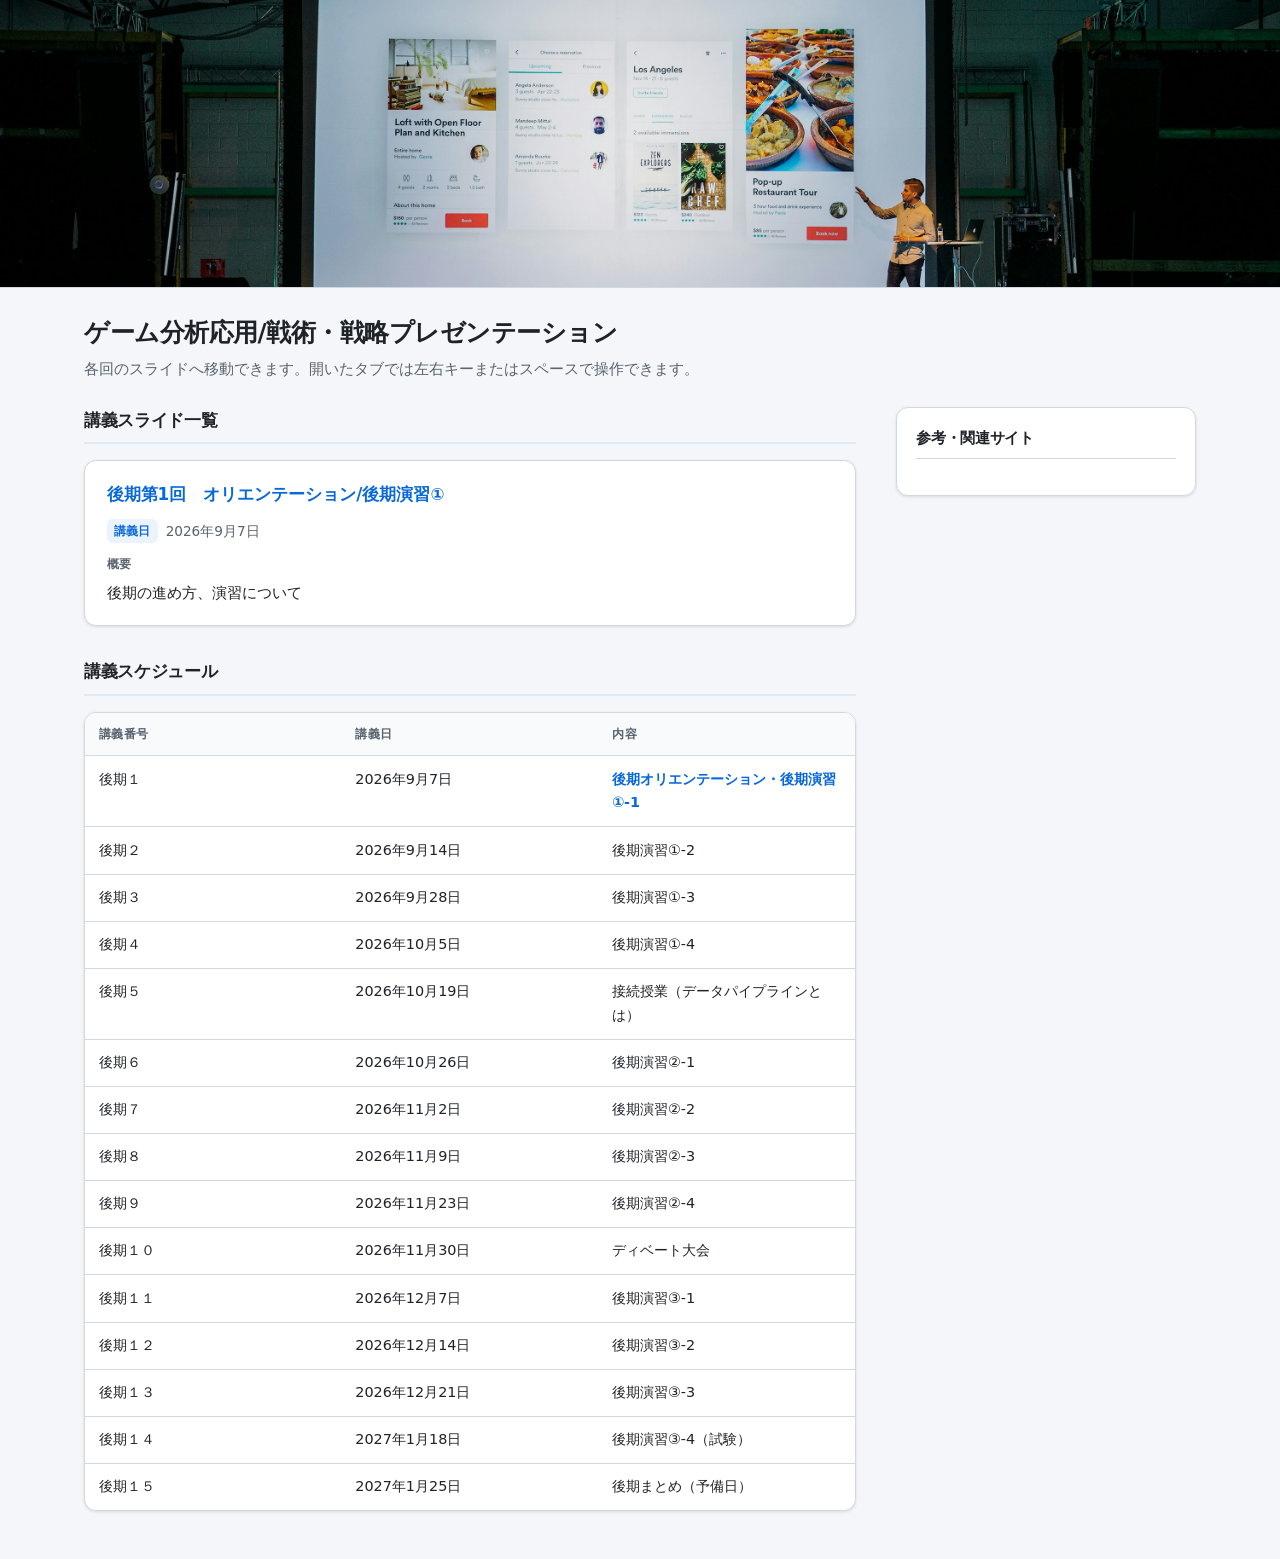
==== commit 84928e08: "Update index.html and sidebar-links.json for new semester orientation - Changed the title in index.h" ====
--- a/published/index.html
+++ b/published/index.html
@@ -7,7 +7,7 @@
       name="description"
       content="ゲーム分析応用/戦術・戦略プレゼンテーション — 講義スライド一覧"
     />
-    <title>ゲーム分析応用/戦術・戦略プレゼンテーション — 講義資料</title>
+    <title>ゲーム分析応用/戦術・戦略プレゼンテーション — 後期講義資料</title>
     <style>
       :root {
         --bg: #f4f6f9;
@@ -414,75 +414,15 @@
         <main class="layout-main">
           <h2 class="section-title">講義スライド一覧</h2>
           <div class="card-list">
-            <a class="card" href="lecture06/">
-              <h3 class="card__title">第6回　理解促進②</h3>
+            <a class="card" href="lecture16/">
+              <h3 class="card__title">後期第1回　オリエンテーション/後期演習①</h3>
               <div class="card__meta">
                 <span class="card__meta-label">講義日</span>
-                <time datetime="2026-05-18">2026年5月18日</time>
+                <time datetime="2026-04-13">2026年9月7日</time>
               </div>
               <div class="card__summary">
                 <span class="card__summary-label">概要</span>
-                スポーツ科学を語らおう！論文発表会！
-              </div>
-            </a>
-
-            <a class="card" href="lecture05/">
-              <h3 class="card__title">第5回　理解促進</h3>
-              <div class="card__meta">
-                <span class="card__meta-label">講義日</span>
-                <time datetime="2026-05-18">2026年5月18日</time>
-              </div>
-              <div class="card__summary">
-                <span class="card__summary-label">概要</span>
-                テキストに加えてビジュアライゼーションを用いたプレゼンの効果を学ぶ
-              </div>
-            </a>
-
-            <a class="card" href="lecture04/">
-              <h3 class="card__title">第4回　情報伝達②</h3>
-              <div class="card__meta">
-                <span class="card__meta-label">講義日</span>
-                <time datetime="2026-05-11">2026年5月11日</time>
-              </div>
-              <div class="card__summary">
-                <span class="card__summary-label">概要</span>
-                プレゼンに不可欠な信頼性の高いデータについて、どのように収集するかを学ぶ
-              </div>
-            </a>
-
-            <a class="card" href="lecture03/">
-              <h3 class="card__title">第3回　情報伝達①</h3>
-              <div class="card__meta">
-                <span class="card__meta-label">講義日</span>
-                <time datetime="2026-04-20">2026年4月27日</time>
-              </div>
-              <div class="card__summary">
-                <span class="card__summary-label">概要</span>
-                ドキュメントベースでのプレゼン資料作成の概要を学ぶ
-              </div>
-            </a>
-
-            <a class="card" href="lecture02/">
-              <h3 class="card__title">第2回　プレゼンテーションの役割</h3>
-              <div class="card__meta">
-                <span class="card__meta-label">講義日</span>
-                <time datetime="2026-04-20">2026年4月20日</time>
-              </div>
-              <div class="card__summary">
-                <span class="card__summary-label">概要</span>
-                プレゼンテーションの４つの役割、およびプレゼンテーションの心得を学ぶ。
-              </div>
-            </a>
-
-            <a class="card" href="lecture01/">
-              <h3 class="card__title">第1回　オリエンテーション</h3>
-              <div class="card__meta">
-                <span class="card__meta-label">講義日</span>
-                <time datetime="2026-04-13">2026年4月13日</time>
-              </div>
-              <div class="card__summary">
-                <span class="card__summary-label">概要</span>
-                ゼミの進め方・評価・スケジュールの共有。ツールや提出物の前提説明。
+                後期の進め方、演習について
               </div>
             </a>
 
@@ -502,95 +442,83 @@
                 </thead>
                 <tbody>
                   <tr>
-                    <td>前期１</td>
-                    <td>April 13, 2026</td>
+                    <td>後期１</td>
+                    <td>2026年9月7日</td>
                     <td>
-                      <a class="schedule-link" href="lecture01/"
-                        >オリエンテーション</a
+                      <a class="schedule-link" href="lecture16/"
+                        >後期オリエンテーション・後期演習①-1</a
                       >
                     </td>
                   </tr>
                   <tr>
-                    <td>前期２</td>
-                    <td>April 20, 2026</td>
-                    <td>
-                      <a class="schedule-link" href="lecture02/"
-                        >プレゼンテーションの役割</a
-                      >
-                    </td>
-                  </tr>
-                  <tr>
-                    <td>前期３</td>
-                    <td>April 27, 2026</td>
-                    <td>
-                      <a class="schedule-link" href="lecture03/">情報伝達①</a>
-                    </td>
-                  </tr>
-                  <tr>
-                    <td>前期４</td>
-                    <td>May 11, 2026</td>
-                    <td>
-                      <a class="schedule-link" href="lecture04/">情報伝達②</a>
-                    </td>
-                  </tr>
-                  <tr>
-                    <td>前期５</td>
-                    <td>May 18, 2026</td>
-                    <td>
-                      <a class="schedule-link" href="lecture05/">理解促進</a>
-                    </td>
-                  </tr>
-                  <tr>
-                    <td>前期６</td>
-                    <td>May 25, 2026</td>
-                    <td>
-                      <a class="schedule-link" href="lecture06/">理解促進②</a>
-                    </td>
-                  </tr>
-                  <tr>
-                    <td>前期７</td>
-                    <td>June 1, 2026</td>
-                    <td>納得形成②</td>
-                  </tr>
-                  <tr>
-                    <td>前期８</td>
-                    <td>June 8, 2026</td>
-                    <td>行動喚起①</td>
-                  </tr>
-                  <tr>
-                    <td>前期９</td>
-                    <td>June 15, 2026</td>
-                    <td>行動喚起②</td>
-                  </tr>
-                  <tr>
-                    <td>前期１０</td>
-                    <td>June 22, 2026</td>
-                    <td>議論の練習</td>
-                  </tr>
-                  <tr>
-                    <td>前期１１</td>
-                    <td>July 6, 2026</td>
-                    <td>他者との駆け引き①</td>
-                  </tr>
-                  <tr>
-                    <td>前期１２</td>
-                    <td>July 13, 2026</td>
-                    <td>他者との駆け引き②</td>
-                  </tr>
-                  <tr>
-                    <td>前期１３</td>
-                    <td>July 20, 2026</td>
-                    <td>前期のまとめ</td>
-                  </tr>
-                  <tr>
-                    <td>前期１４</td>
-                    <td>July 27, 2026</td>
-                    <td>前期のまとめ</td>
-                  </tr>
-                  <tr>
-                    <td>前期１５</td>
-                    <td>August 3, 2026</td>
-                    <td>試験</td>
+                    <td>後期２</td>
+                    <td>2026年9月14日</td>
+                    <td>後期演習①-2</td>
+                  </tr>
+                  <tr>
+                    <td>後期３</td>
+                    <td>2026年9月28日</td>
+                    <td>後期演習①-3</td>
+                  </tr>
+                  <tr>
+                    <td>後期４</td>
+                    <td>2026年10月5日</td>
+                    <td>後期演習①-4</td>
+                  </tr>
+                  <tr>
+                    <td>後期５</td>
+                    <td>2026年10月19日</td>
+                    <td>接続授業（データパイプラインとは）</td>
+                  </tr>
+                  <tr>
+                    <td>後期６</td>
+                    <td>2026年10月26日</td>
+                    <td>後期演習②-1</td>
+                  </tr>
+                  <tr>
+                    <td>後期７</td>
+                    <td>2026年11月2日</td>
+                    <td>後期演習②-2</td>
+                  </tr>
+                  <tr>
+                    <td>後期８</td>
+                    <td>2026年11月9日</td>
+                    <td>後期演習②-3</td>
+                  </tr>
+                  <tr>
+                    <td>後期９</td>
+                    <td>2026年11月23日</td>
+                    <td>後期演習②-4</td>
+                  </tr>
+                  <tr>
+                    <td>後期１０</td>
+                    <td>2026年11月30日</td>
+                    <td>ディベート大会</td>
+                  </tr>
+                  <tr>
+                    <td>後期１１</td>
+                    <td>2026年12月7日</td>
+                    <td>後期演習③-1</td>
+                  </tr>
+                  <tr>
+                    <td>後期１２</td>
+                    <td>2026年12月14日</td>
+                    <td>後期演習③-2</td>
+                  </tr>
+                  <tr>
+                    <td>後期１３</td>
+                    <td>2026年12月21日</td>
+                    <td>後期演習③-3</td>
+                  </tr>
+                  <tr>
+                    <td>後期１４</td>
+                    <td>2027年1月18日</td>
+                    <td>後期演習③-4（試験）</td>
+                  </tr>
+                  <tr>
+                    <td>後期１５</td>
+                    <td>2027年1月25日</td>
+                    <td>後期まとめ（予備日）</td>
                   </tr>
                 </tbody>
               </table>
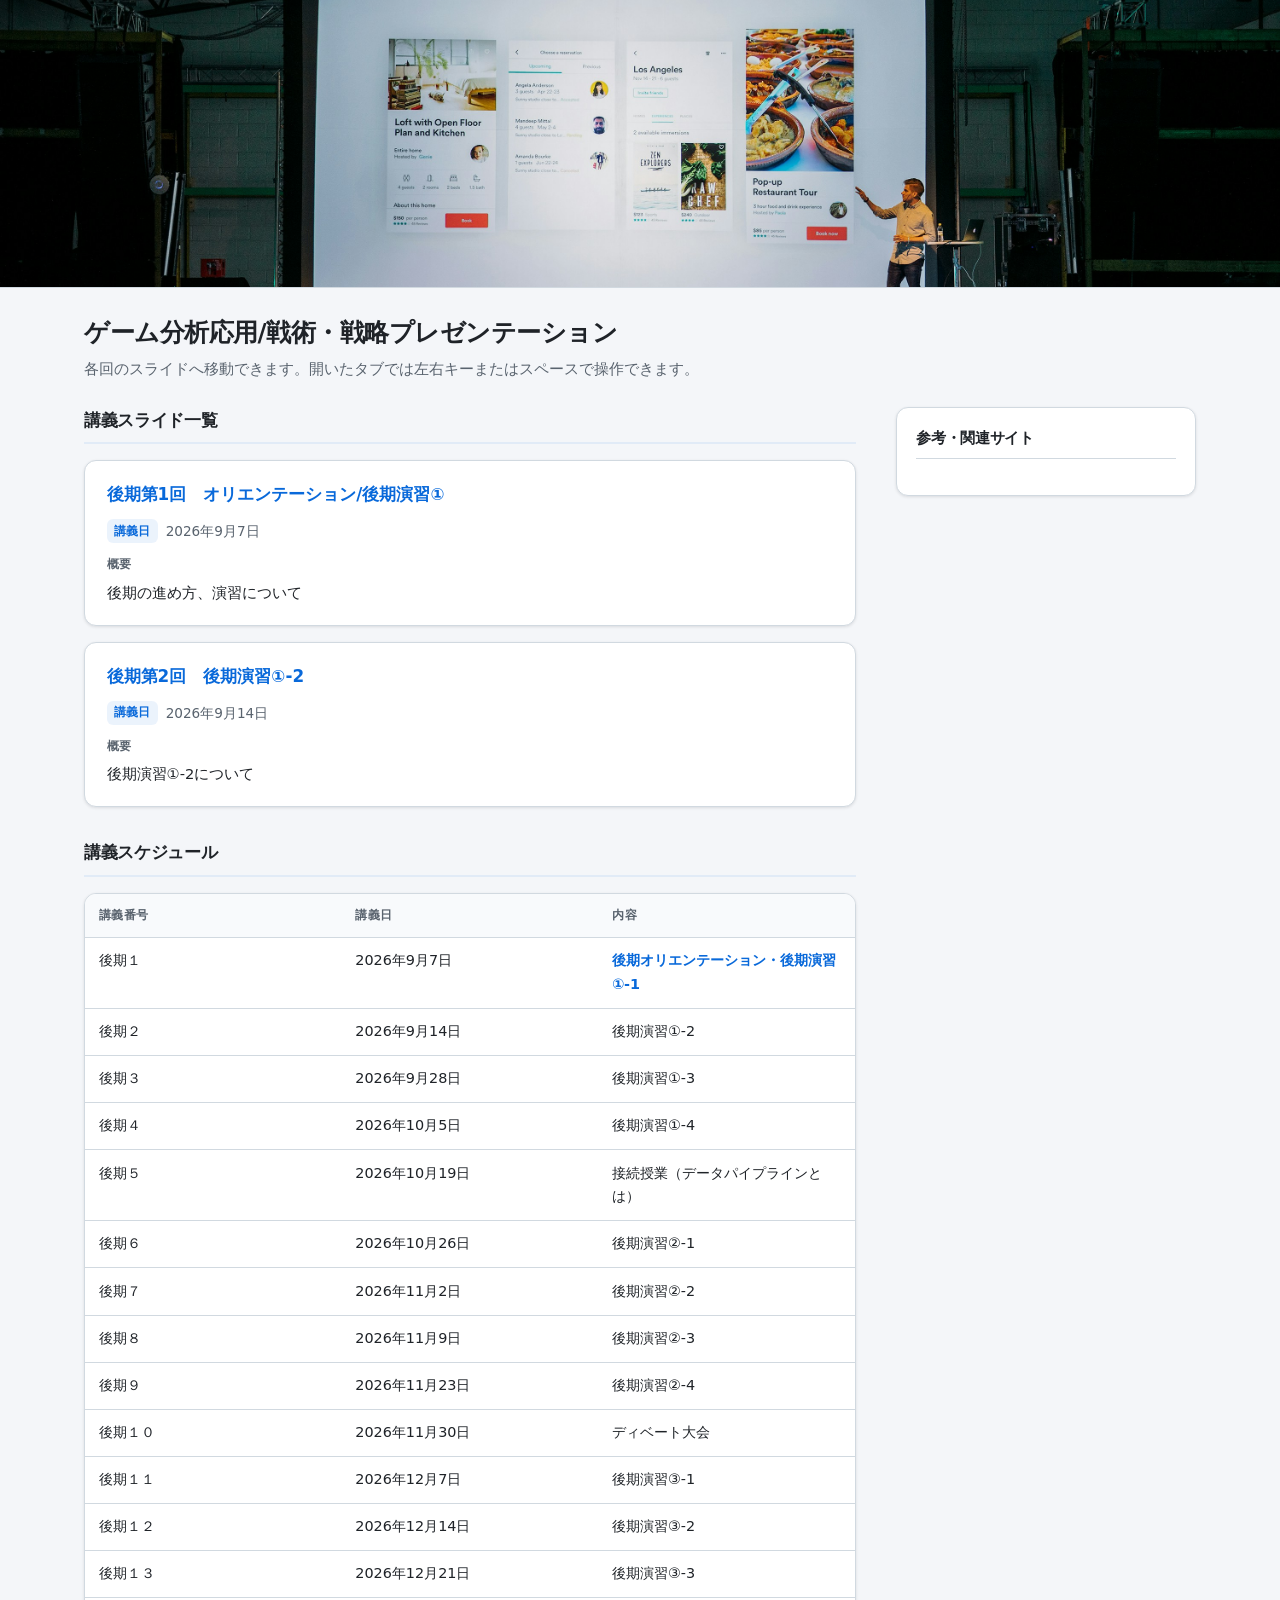
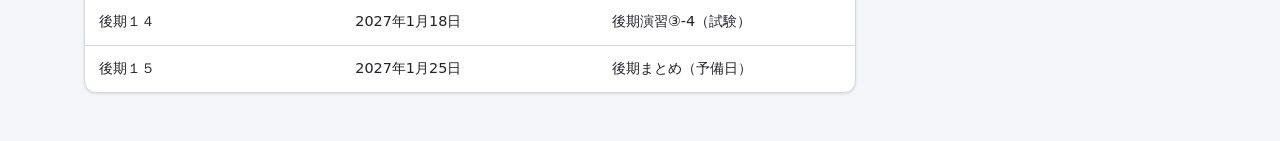
==== commit e5d5fce1: "Update index.html and published/index.html for upcoming lecture details - Revised the title and date" ====
--- a/published/index.html
+++ b/published/index.html
@@ -426,6 +426,18 @@
               </div>
             </a>
 
+            <a class="card" href="lecture17/">
+              <h3 class="card__title">後期第2回　後期演習①-2</h3>
+              <div class="card__meta">
+                <span class="card__meta-label">講義日</span>
+                <time datetime="2026-04-13">2026年9月14日</time>
+              </div>
+              <div class="card__summary">
+                <span class="card__summary-label">概要</span>
+                後期演習①-2について
+              </div>
+            </a>
+
             <!-- 新しい講義を追加するときは、上の <a class="card"> … </a> をコピーして並べてください -->
           </div>
 
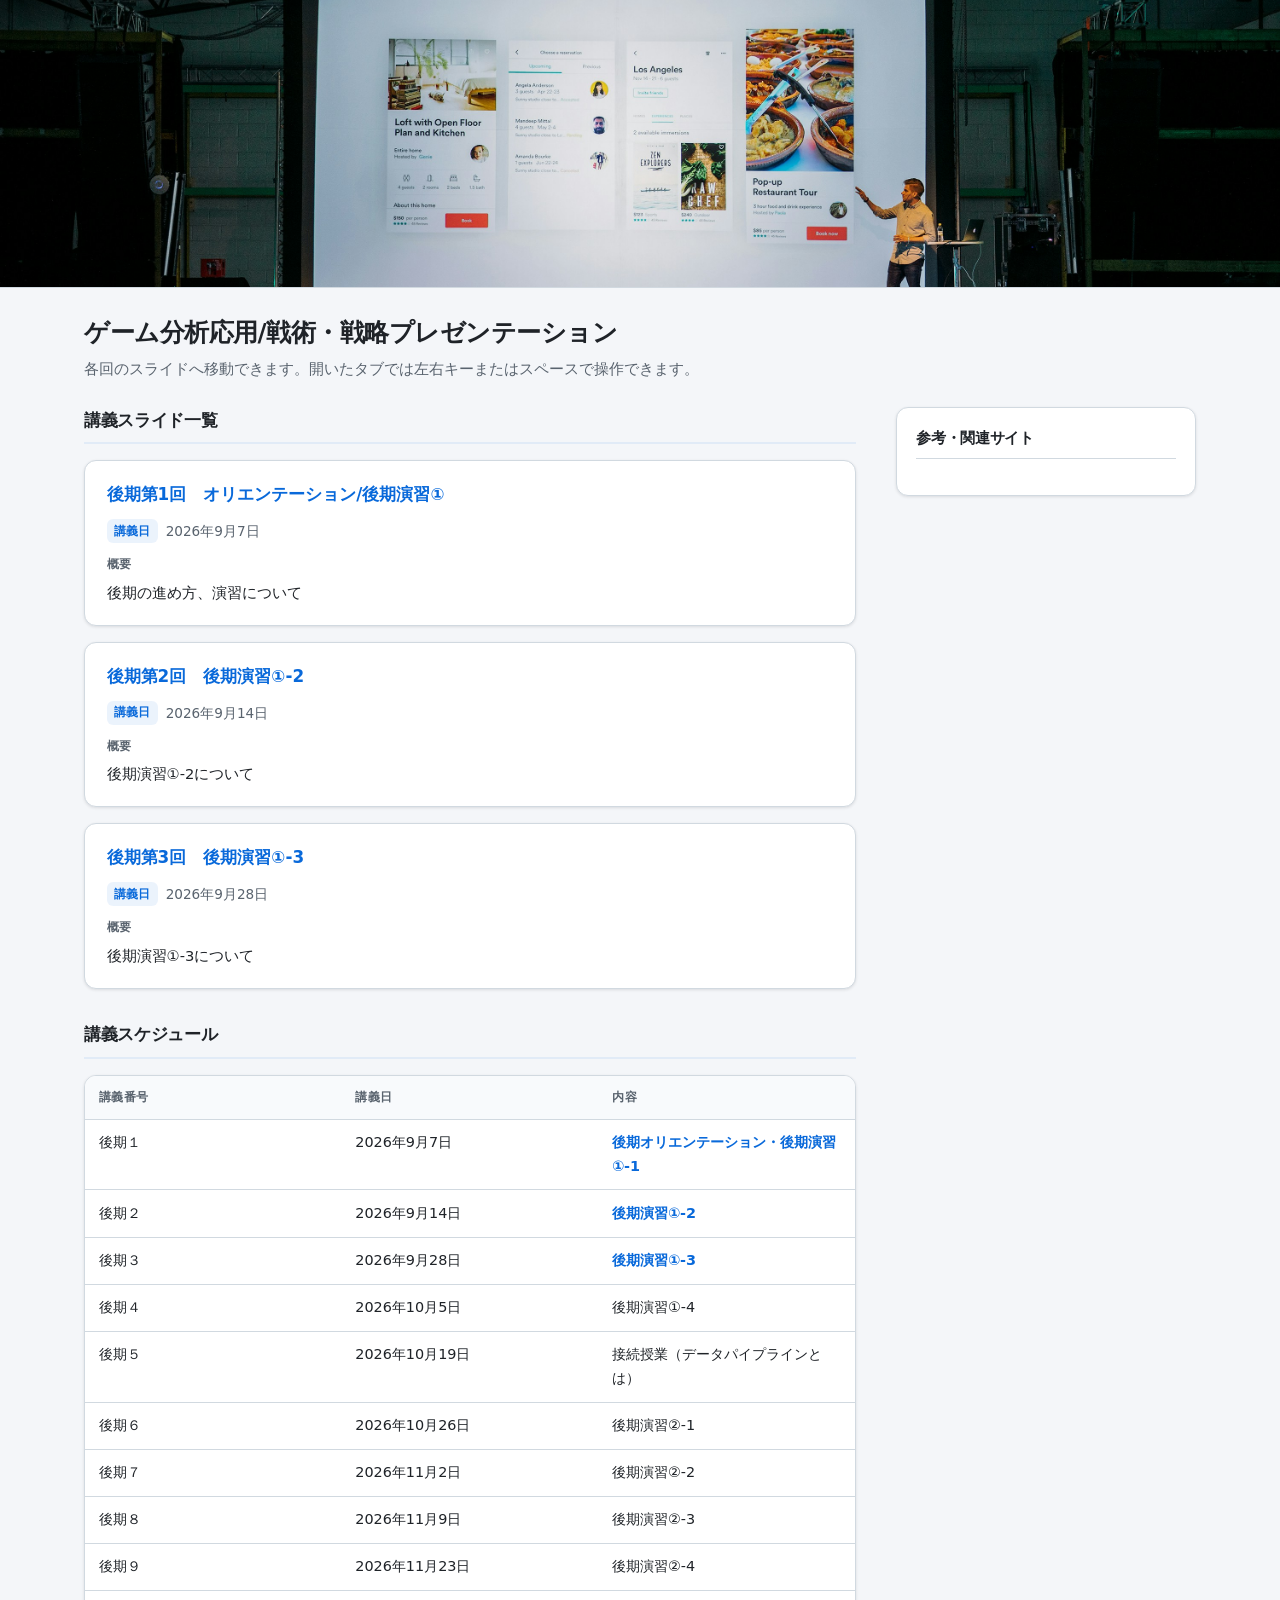
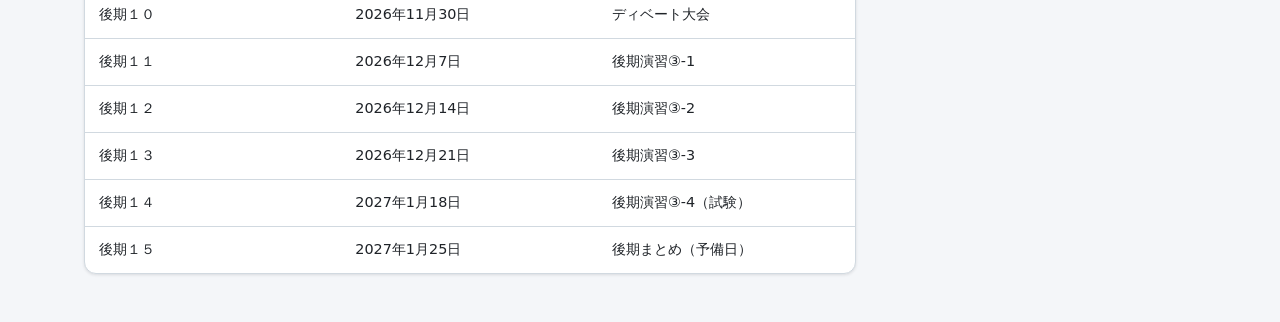
==== commit dc5cd2f5: "Add new lecture card and update schedule links in index.html" ====
--- a/published/index.html
+++ b/published/index.html
@@ -438,6 +438,18 @@
               </div>
             </a>
 
+            <a class="card" href="lecture18/">
+              <h3 class="card__title">後期第3回　後期演習①-3</h3>
+              <div class="card__meta">
+                <span class="card__meta-label">講義日</span>
+                <time datetime="2026-04-13">2026年9月28日</time>
+              </div>
+              <div class="card__summary">
+                <span class="card__summary-label">概要</span>
+                後期演習①-3について
+              </div>
+            </a>
+
             <!-- 新しい講義を追加するときは、上の <a class="card"> … </a> をコピーして並べてください -->
           </div>
 
@@ -465,12 +477,20 @@
                   <tr>
                     <td>後期２</td>
                     <td>2026年9月14日</td>
-                    <td>後期演習①-2</td>
+                    <td>
+                      <a class="schedule-link" href="lecture17/"
+                        >後期演習①-2</a
+                      >
+                    </td>
                   </tr>
                   <tr>
                     <td>後期３</td>
                     <td>2026年9月28日</td>
-                    <td>後期演習①-3</td>
+                    <td>
+                      <a class="schedule-link" href="lecture18/"
+                        >後期演習①-3</a
+                      >
+                    </td>
                   </tr>
                   <tr>
                     <td>後期４</td>
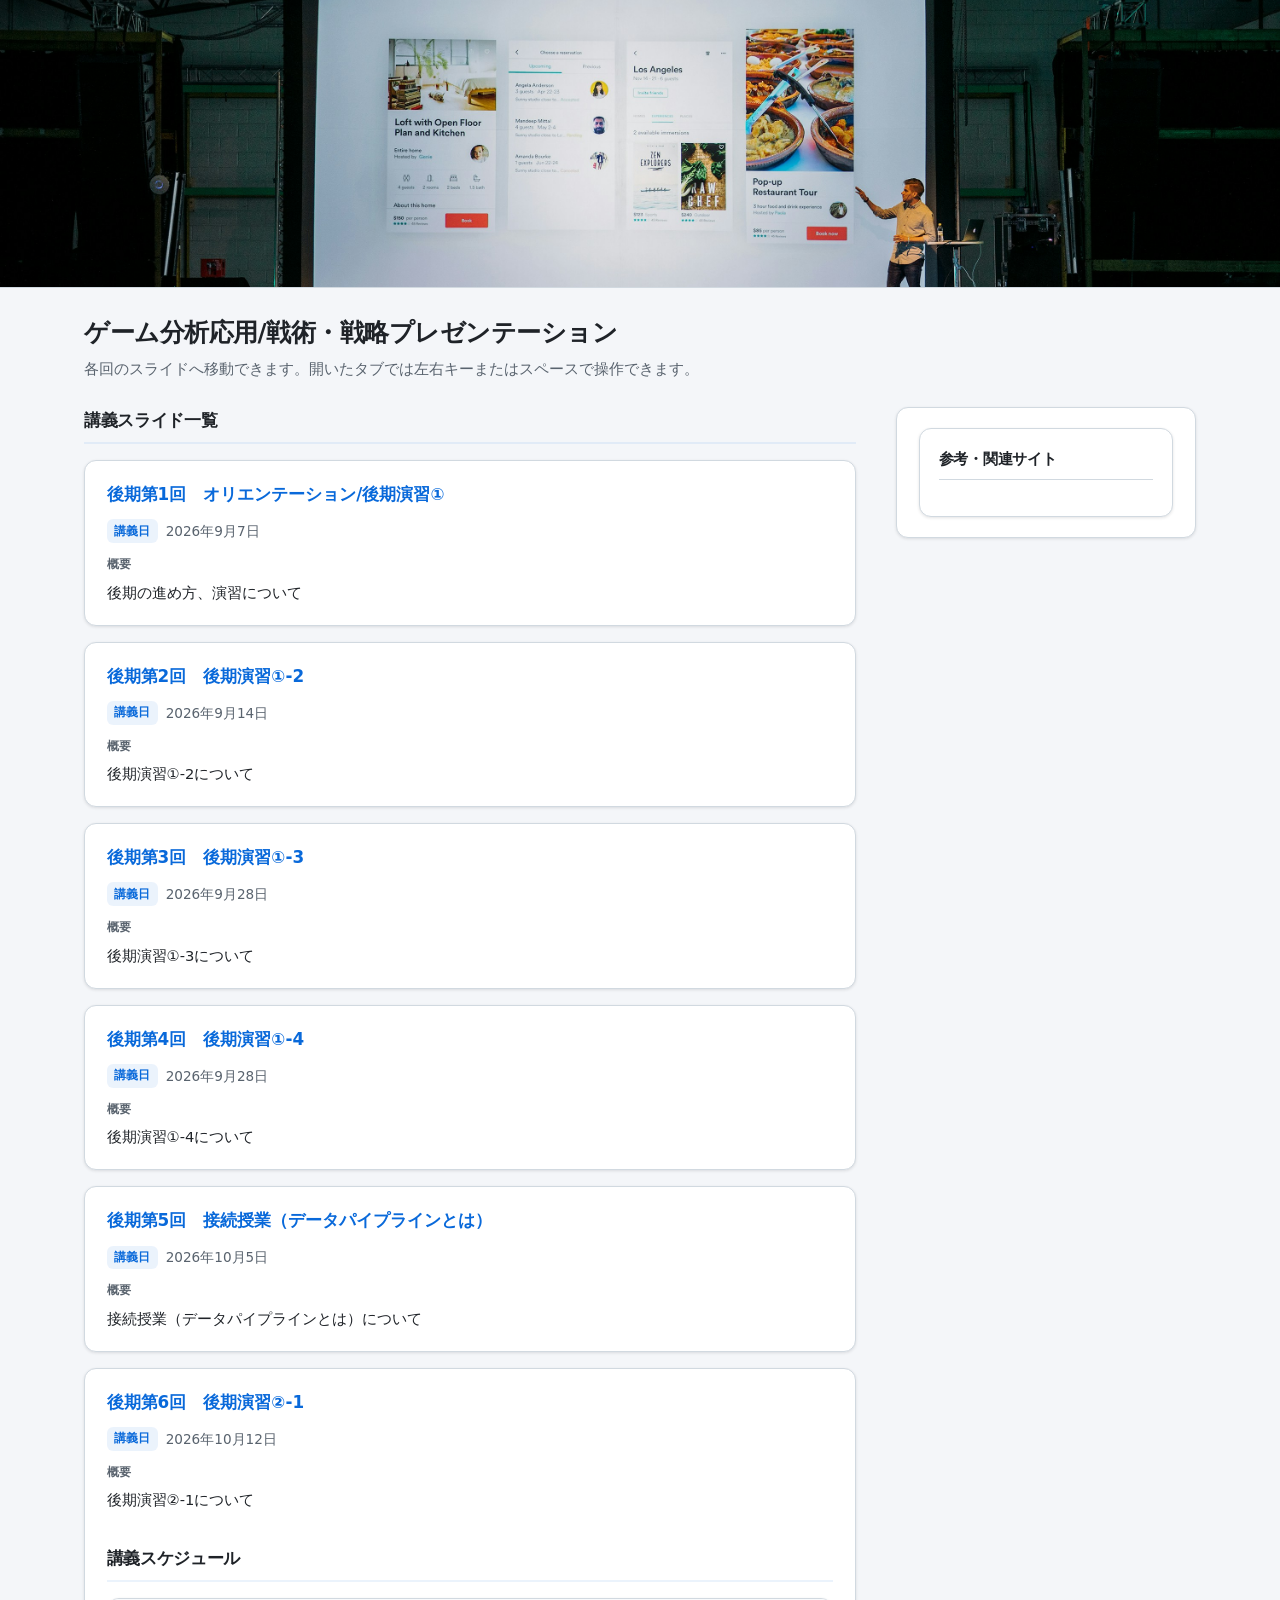
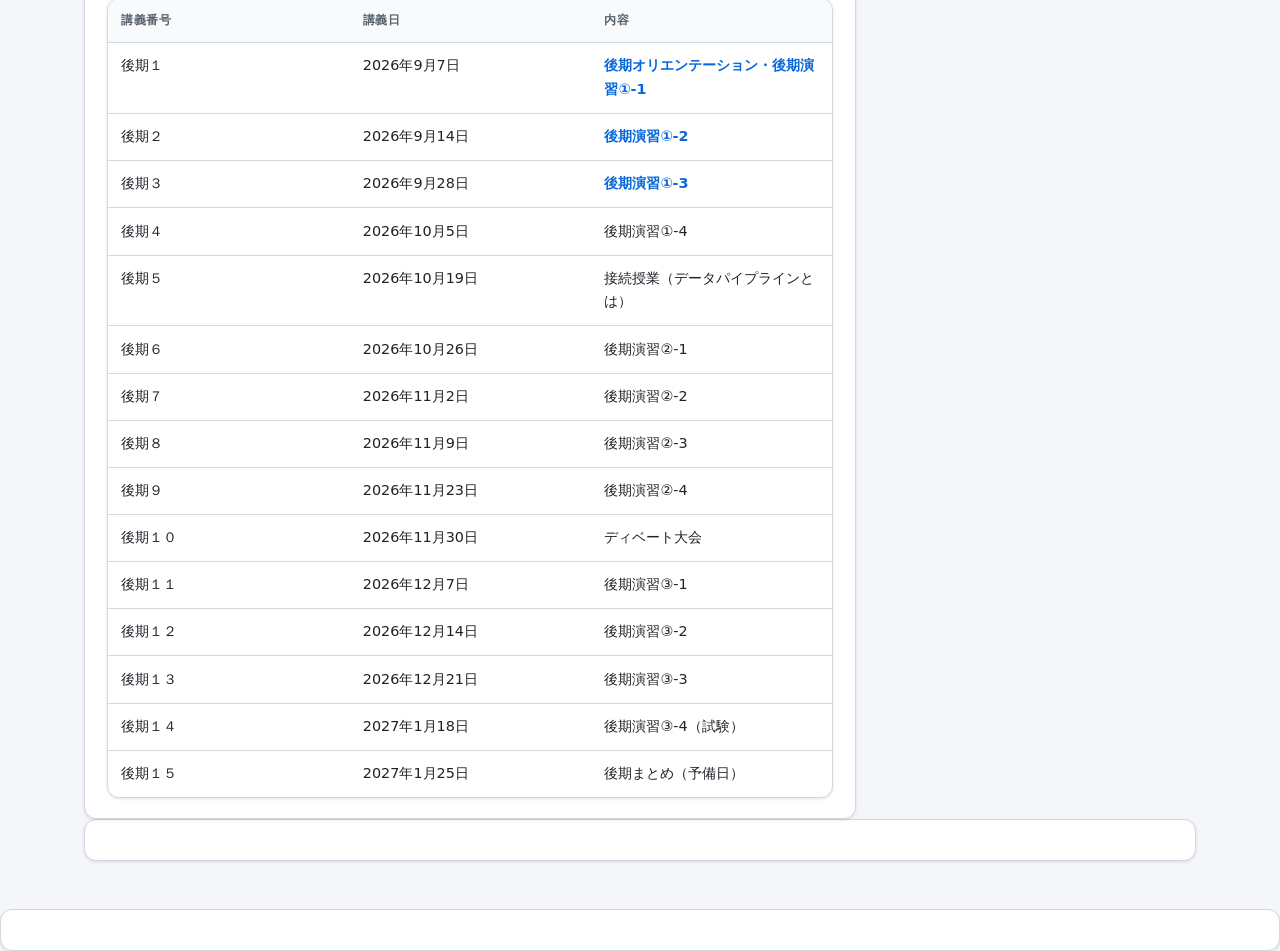
==== commit 66bc17a1: "Add new lectures on data pipelines and update presentation content - Introduced new markdown files f" ====
--- a/published/index.html
+++ b/published/index.html
@@ -450,6 +450,39 @@
               </div>
             </a>
 
+            <a class="card" href="lecture19/">
+              <h3 class="card__title">後期第4回　後期演習①-4</h3>
+              <div class="card__meta">
+                <span class="card__meta-label">講義日</span>
+                <time datetime="2026-04-13">2026年9月28日</time>
+              </div>
+              <div class="card__summary">
+                <span class="card__summary-label">概要</span>
+                後期演習①-4について
+              </div>
+            </a>
+
+            <a class="card" href="lecture20/">
+              <h3 class="card__title">後期第5回　接続授業（データパイプラインとは）</h3>
+              <div class="card__meta">
+                <span class="card__meta-label">講義日</span>
+                <time datetime="2026-04-13">2026年10月5日</time>
+              </div>
+              <div class="card__summary">
+                <span class="card__summary-label">概要</span>
+                接続授業（データパイプラインとは）について
+              </div>
+            </a>  
+            <a class="card" href="lecture21/">
+              <h3 class="card__title">後期第6回　後期演習②-1</h3>
+              <div class="card__meta">
+                <span class="card__meta-label">講義日</span>
+                <time datetime="2026-04-13">2026年10月12日</time>
+              </div>
+              <div class="card__summary">
+                <span class="card__summary-label">概要</span>
+                後期演習②-1について
+
             <!-- 新しい講義を追加するときは、上の <a class="card"> … </a> をコピーして並べてください -->
           </div>
 
@@ -495,17 +528,17 @@
                   <tr>
                     <td>後期４</td>
                     <td>2026年10月5日</td>
-                    <td>後期演習①-4</td>
+                    <td><a class="schedule-link" href="lecture19/"></a>後期演習①-4</a></td>
                   </tr>
                   <tr>
                     <td>後期５</td>
                     <td>2026年10月19日</td>
-                    <td>接続授業（データパイプラインとは）</td>
+                    <td><a class="schedule-link" href="lecture20/"></a>接続授業（データパイプラインとは）</a></td>
                   </tr>
                   <tr>
                     <td>後期６</td>
                     <td>2026年10月26日</td>
-                    <td>後期演習②-1</td>
+                    <td><a class="schedule-link" href="lecture21/"></a>後期演習②-1</a></td>
                   </tr>
                   <tr>
                     <td>後期７</td>
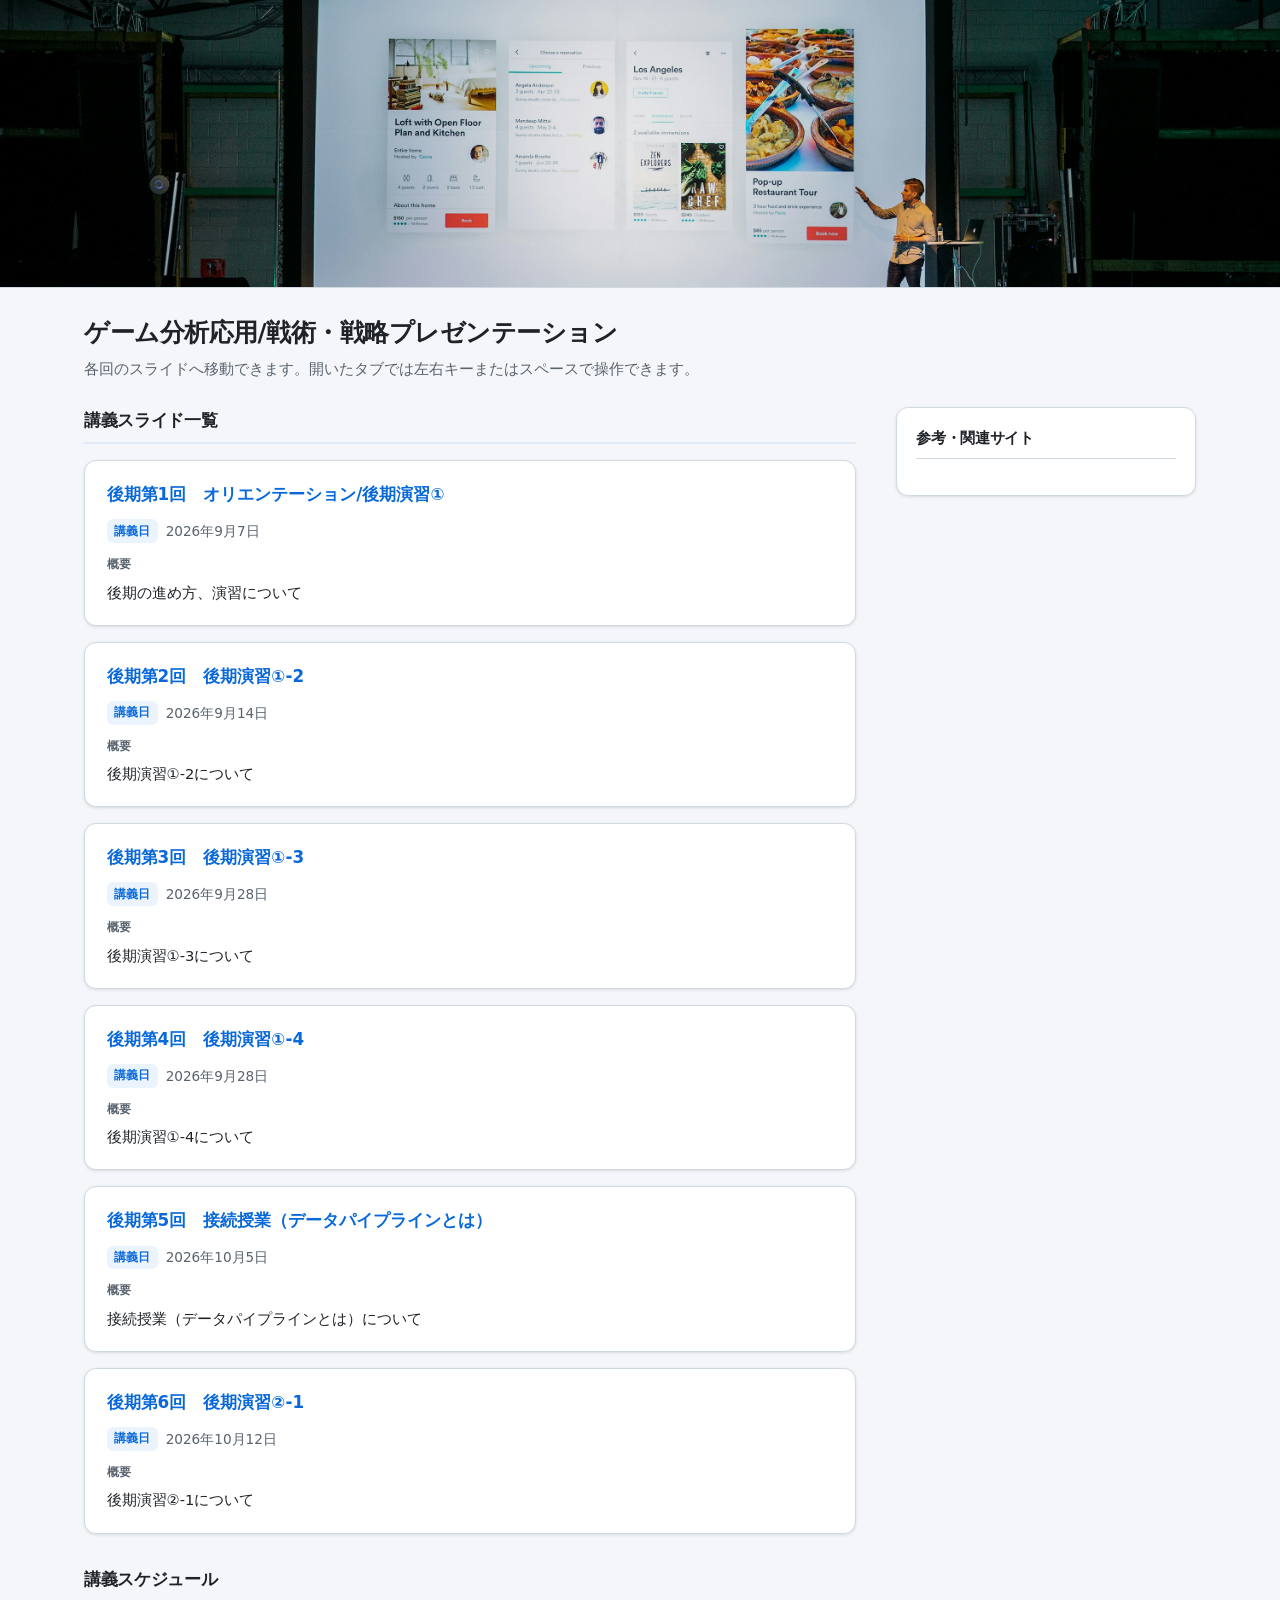
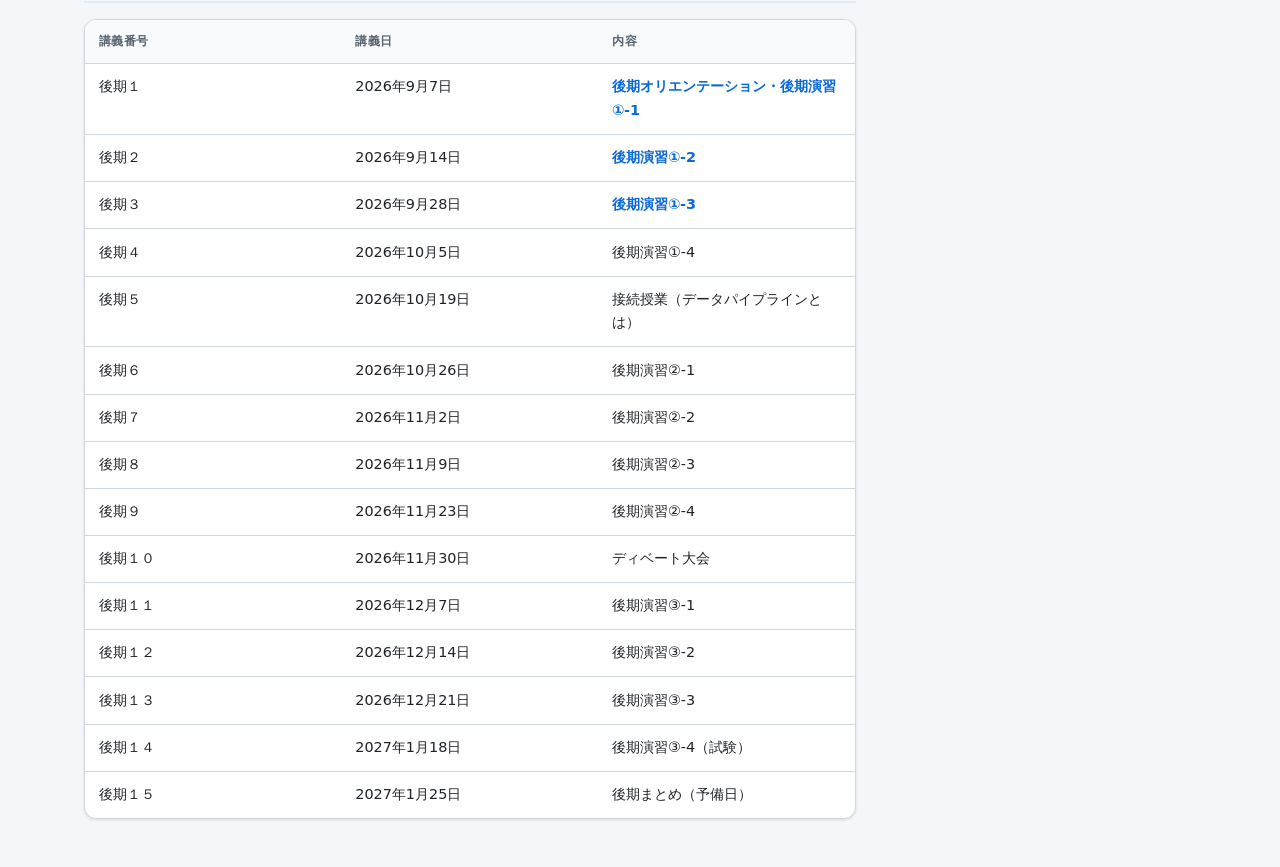
==== commit eea38397: "Refactor lecture card structure in published/index.html for improved readability - Adjusted the form" ====
--- a/published/index.html
+++ b/published/index.html
@@ -471,18 +471,21 @@
               <div class="card__summary">
                 <span class="card__summary-label">概要</span>
                 接続授業（データパイプラインとは）について
-              </div>
-            </a>  
-            <a class="card" href="lecture21/">
-              <h3 class="card__title">後期第6回　後期演習②-1</h3>
-              <div class="card__meta">
-                <span class="card__meta-label">講義日</span>
-                <time datetime="2026-04-13">2026年10月12日</time>
-              </div>
-              <div class="card__summary">
-                <span class="card__summary-label">概要</span>
-                後期演習②-1について
-
+                </div>
+              </a>  
+              
+              <a class="card" href="lecture21/">
+                <h3 class="card__title">後期第6回　後期演習②-1</h3>
+                <div class="card__meta">
+                  <span class="card__meta-label">講義日</span>
+                  <time datetime="2026-04-13">2026年10月12日</time>
+                </div>
+                <div class="card__summary">
+                  <span class="card__summary-label">概要</span>
+                  後期演習②-1について
+                </div>
+              </a>
+                
             <!-- 新しい講義を追加するときは、上の <a class="card"> … </a> をコピーして並べてください -->
           </div>
 
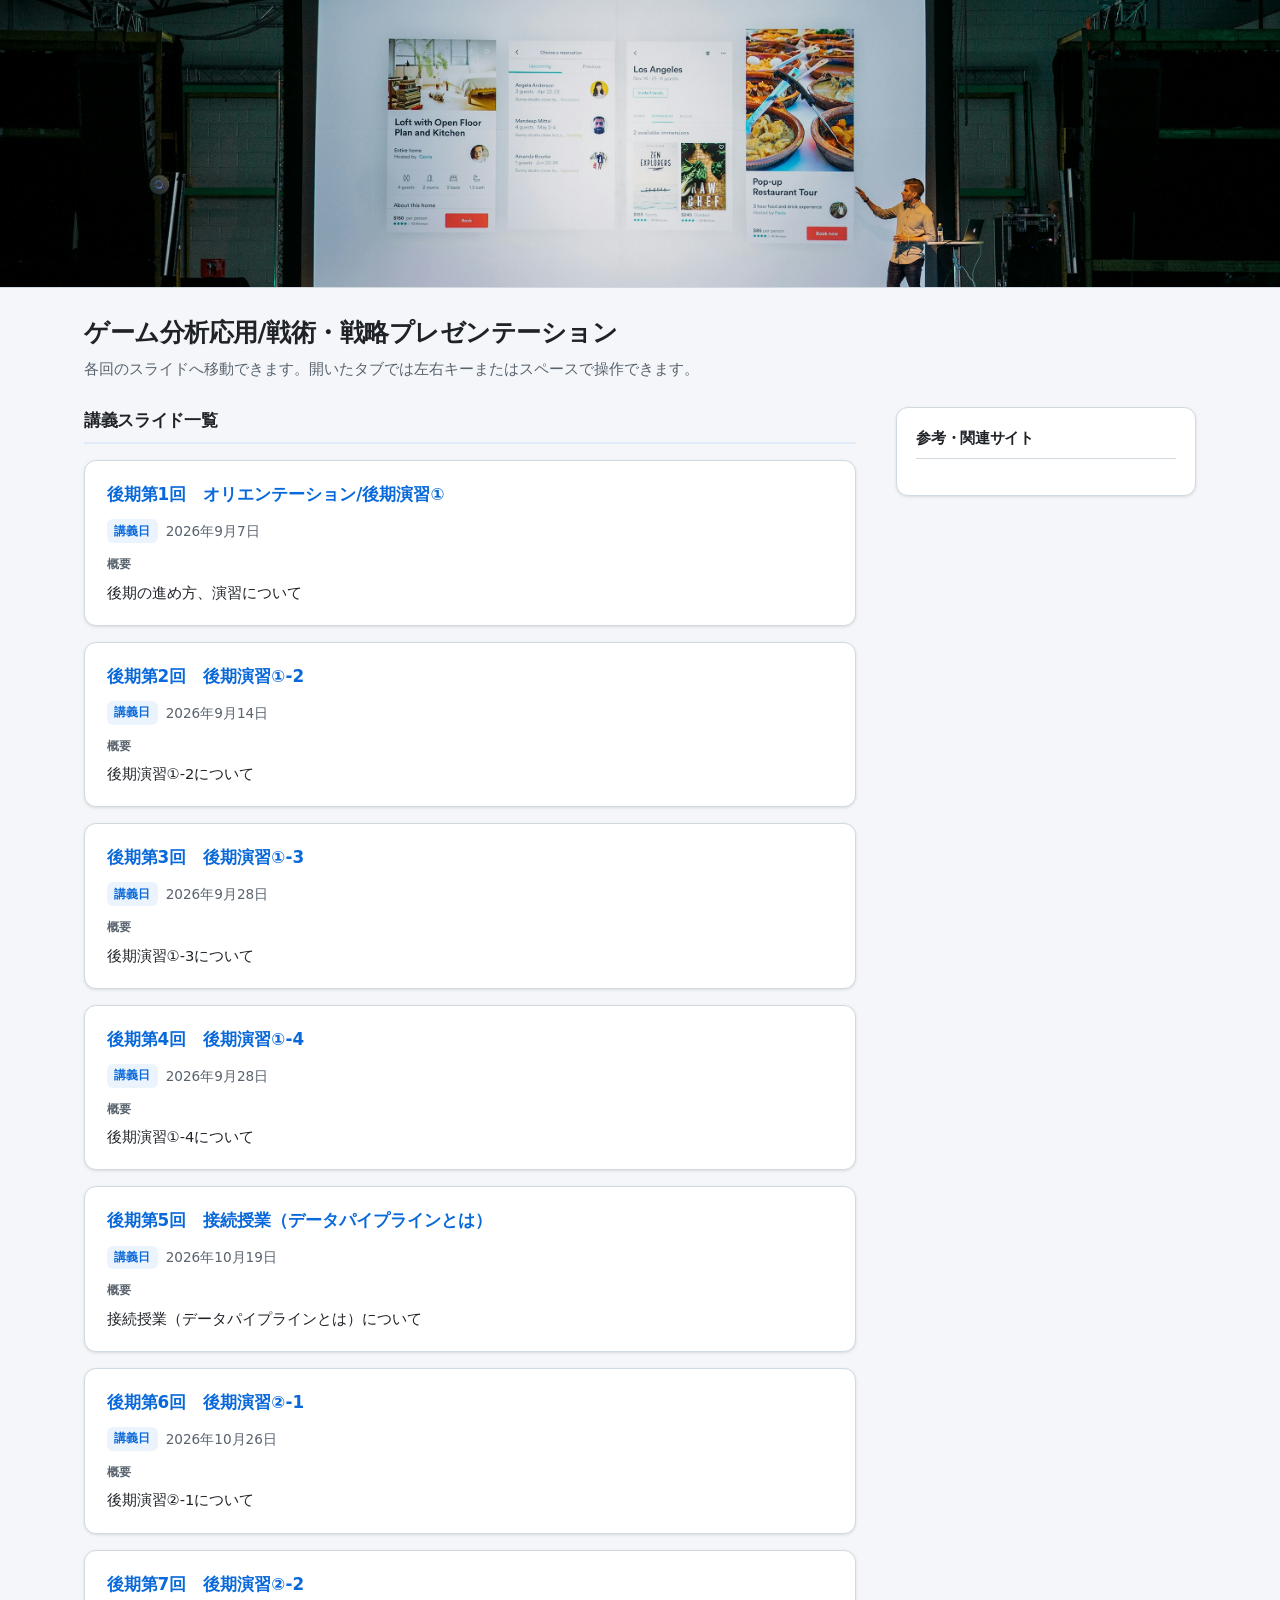
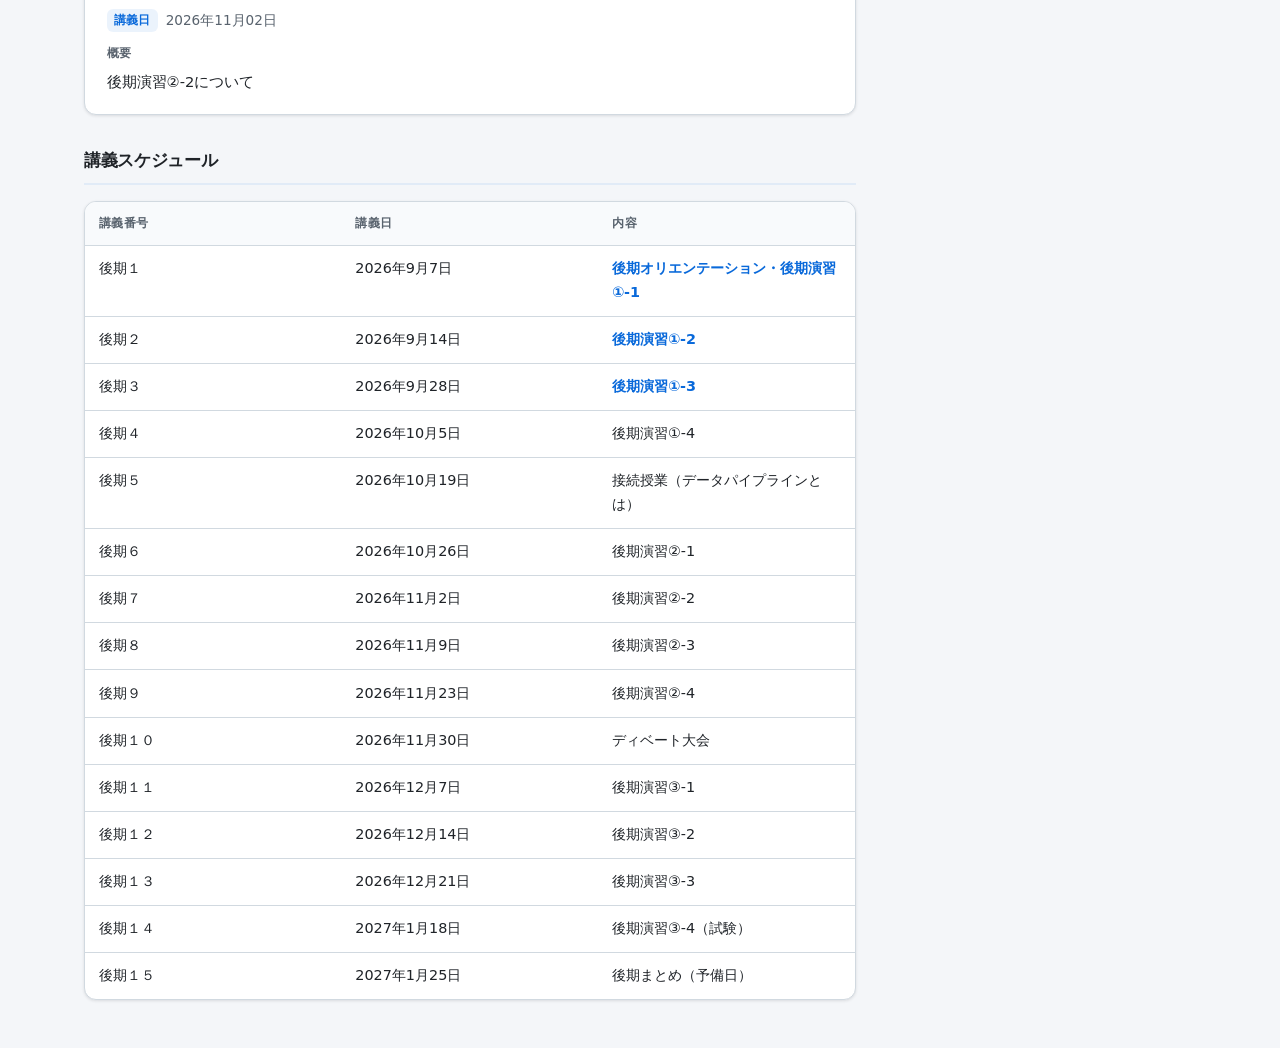
==== commit b965d366: "Update index.html and published/index.html for revised lecture details and content - Changed the tit" ====
--- a/published/index.html
+++ b/published/index.html
@@ -466,7 +466,7 @@
               <h3 class="card__title">後期第5回　接続授業（データパイプラインとは）</h3>
               <div class="card__meta">
                 <span class="card__meta-label">講義日</span>
-                <time datetime="2026-04-13">2026年10月5日</time>
+                <time datetime="2026-04-13">2026年10月19日</time>
               </div>
               <div class="card__summary">
                 <span class="card__summary-label">概要</span>
@@ -478,11 +478,23 @@
                 <h3 class="card__title">後期第6回　後期演習②-1</h3>
                 <div class="card__meta">
                   <span class="card__meta-label">講義日</span>
-                  <time datetime="2026-04-13">2026年10月12日</time>
+                  <time datetime="2026-04-13">2026年10月26日</time>
                 </div>
                 <div class="card__summary">
                   <span class="card__summary-label">概要</span>
                   後期演習②-1について
+                </div>
+              </a>
+
+              <a class="card" href="lecture22/">
+                <h3 class="card__title">後期第7回　後期演習②-2</h3>
+                <div class="card__meta">
+                  <span class="card__meta-label">講義日</span>
+                  <time datetime="2026-04-13">2026年11月02日</time>
+                </div>
+                <div class="card__summary">
+                  <span class="card__summary-label">概要</span>
+                  後期演習②-2について
                 </div>
               </a>
                 
@@ -546,7 +558,7 @@
                   <tr>
                     <td>後期７</td>
                     <td>2026年11月2日</td>
-                    <td>後期演習②-2</td>
+                    <td><a class="schedule-link" href="lecture22/"></a>後期演習②-2</a></td>
                   </tr>
                   <tr>
                     <td>後期８</td>
